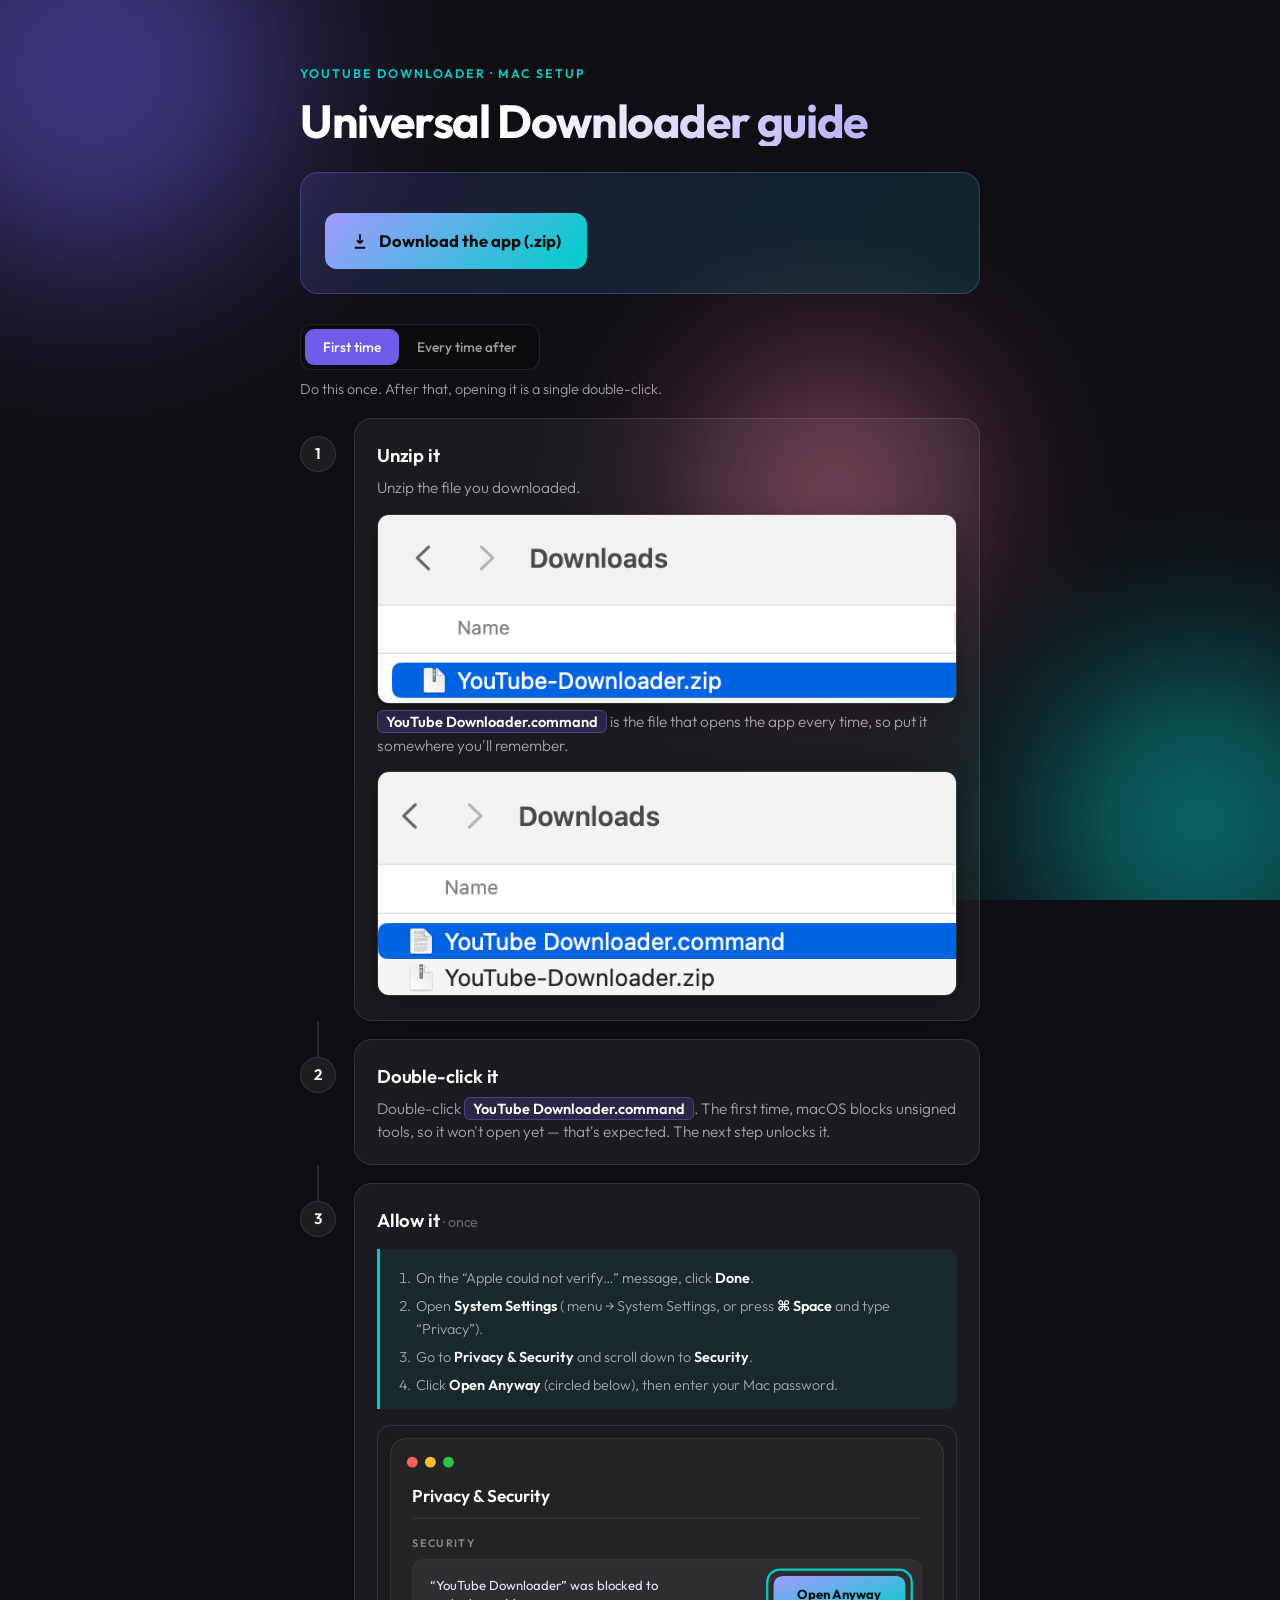
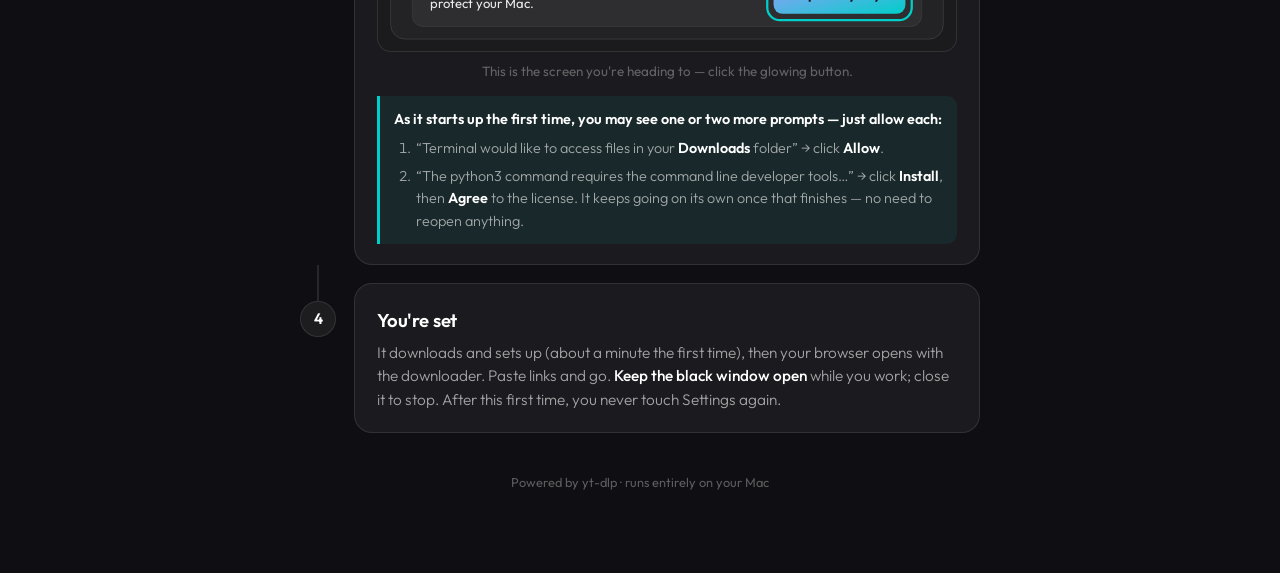
==== docs/index.html @ 4a2e378f "Step 1: add unzip + command-file screenshots" ====
<!DOCTYPE html>
<html lang="en">
<head>
<meta charset="UTF-8">
<meta name="viewport" content="width=device-width, initial-scale=1.0">
<title>Set up the Downloader · Mac</title>
<link rel="preconnect" href="https://fonts.googleapis.com">
<link rel="preconnect" href="https://fonts.gstatic.com" crossorigin>
<link href="https://fonts.googleapis.com/css2?family=Outfit:wght@300;400;500;600;700&family=JetBrains+Mono:wght@400;500&display=swap" rel="stylesheet">
<style>
  :root{
    --bg:#0f0f13; --text:#ffffff; --muted:rgba(255,255,255,.6); --faint:rgba(255,255,255,.32);
    --card:rgba(255,255,255,.05); --line:rgba(255,255,255,.1);
    --accent:#6c5ce7; --accent2:#00cec9; --pink:#fd79a8;
    --ok:#55efc4; --err:#ff7675;
    --mono:'JetBrains Mono',ui-monospace,SFMono-Regular,Menlo,monospace;
    --sans:'Outfit',system-ui,sans-serif;
  }
  *{margin:0;padding:0;box-sizing:border-box}
  html{scroll-behavior:smooth}
  body{
    font-family:var(--sans); background:var(--bg); color:var(--text);
    line-height:1.55; -webkit-font-smoothing:antialiased; position:relative; overflow-x:hidden;
    padding:clamp(24px,5vw,64px) 20px 80px;
  }
  .blobs{position:fixed;inset:0;z-index:-1;overflow:hidden}
  .blob{position:absolute;border-radius:50%;filter:blur(90px);opacity:.5;animation:float 12s infinite ease-in-out}
  .b1{width:420px;height:420px;background:#6c5ce7;top:-140px;left:-120px}
  .b2{width:320px;height:320px;background:#00cec9;bottom:-80px;right:-80px;animation-delay:2.5s}
  .b3{width:260px;height:260px;background:#fd79a8;top:40%;left:55%;animation-delay:5s}
  @keyframes float{0%,100%{transform:translate(0,0)}50%{transform:translate(28px,-28px)}}

  .wrap{max-width:680px;margin:0 auto;animation:rise .6s ease both}
  @keyframes rise{from{opacity:0;transform:translateY(12px)}to{opacity:1;transform:none}}

  .eyebrow{font-size:.78rem;letter-spacing:.16em;text-transform:uppercase;color:var(--accent2);font-weight:600;margin-bottom:14px}
  h1{font-size:clamp(2rem,6vw,2.9rem);font-weight:700;letter-spacing:-.03em;line-height:1.05;
     background:linear-gradient(105deg,#fff 30%,#a29bfe);-webkit-background-clip:text;background-clip:text;-webkit-text-fill-color:transparent}

  .fname{font-weight:600;color:#fff;background:rgba(108,92,231,.2);border:1px solid rgba(108,92,231,.45);
     border-radius:6px;padding:1px 8px;white-space:nowrap;font-size:.95em}

  .download{margin:26px 0 8px;background:linear-gradient(135deg,rgba(108,92,231,.18),rgba(0,206,201,.12));
     border:1px solid rgba(108,92,231,.38);border-radius:18px;padding:24px}
  .download h2{font-size:1.2rem;font-weight:600}
  .dlbtn{display:inline-flex;align-items:center;gap:10px;margin-top:16px;text-decoration:none;font-weight:700;
     font-size:1.04rem;color:#0f0f13;background:linear-gradient(135deg,#a29bfe,#00cec9);padding:15px 26px;border-radius:12px;transition:.2s}
  .dlbtn:hover{transform:translateY(-2px);filter:brightness(1.06)}
  .dlafter{margin-top:16px;font-size:.94rem;color:var(--muted);font-weight:300}
  .dlafter b{color:var(--text);font-weight:600}

  .modebar{display:flex;align-items:center;gap:16px;flex-wrap:wrap;margin:30px 0 6px}
  .seg{display:inline-flex;background:rgba(0,0,0,.25);border:1px solid var(--line);border-radius:12px;padding:4px}
  .seg button{font-family:inherit;font-size:.86rem;font-weight:500;color:var(--muted);background:transparent;border:0;
     padding:9px 18px;border-radius:9px;cursor:pointer;transition:.25s}
  .seg button[aria-pressed="true"]{background:var(--accent);color:#fff}
  .methodnote{font-size:.9rem;color:var(--muted);font-weight:300;margin:8px 0 4px;max-width:56ch}

  .steps{margin-top:18px}
  .group{display:none;flex-direction:column;gap:18px}
  body[data-phase="first"] .group[data-phase="first"]{display:flex}
  body[data-phase="daily"] .group[data-phase="daily"]{display:flex}

  .step{display:grid;grid-template-columns:36px 1fr;gap:18px;position:relative}
  .step__node{position:relative;display:flex;align-items:flex-start;justify-content:center;padding-top:18px}
  .dot{width:36px;height:36px;border-radius:50%;display:grid;place-items:center;font-weight:600;font-size:.95rem;
     background:rgba(255,255,255,.06);border:1px solid var(--line);color:var(--text);transition:.3s;z-index:1}
  .step:not(:first-child) .step__node::before{content:"";position:absolute;top:-18px;left:50%;transform:translateX(-50%);
     width:2px;height:36px;background:var(--line)}

  .card{background:var(--card);border:1px solid var(--line);border-radius:18px;padding:22px 22px 20px;
     backdrop-filter:blur(18px);-webkit-backdrop-filter:blur(18px)}
  .step h2{font-size:1.16rem;font-weight:600;letter-spacing:-.01em}
  .step h2 .tag{color:var(--faint);font-weight:400;font-size:.9rem}
  .step .why{color:var(--muted);font-weight:300;font-size:.96rem;margin-top:6px}
  .step .why b{color:var(--text);font-weight:500}

  .expect{display:flex;gap:9px;align-items:flex-start;margin-top:14px;font-size:.9rem;color:var(--muted)}
  .expect svg{flex-shrink:0;margin-top:2px}
  .expect b{color:var(--text);font-weight:500}

  .note{margin-top:14px;border-left:3px solid var(--accent2);background:rgba(0,206,201,.07);
     border-radius:0 10px 10px 0;padding:12px 14px;font-size:.9rem;color:var(--muted);font-weight:300}
  .note b{color:var(--text);font-weight:600}
  .note ol{margin:6px 0 0 20px;display:flex;flex-direction:column;gap:6px}
  .note ol li{padding-left:2px}

  .tip{margin-top:14px;border-left:3px solid var(--pink);background:rgba(253,121,168,.08);
     border-radius:0 10px 10px 0;padding:12px 14px;font-size:.92rem;color:var(--muted);font-weight:300}
  .tip b{color:#fff;font-weight:600}

  .shot{margin:14px 0 4px}
  .shot img{display:block;width:100%;height:auto;border-radius:12px;border:1px solid var(--line);box-shadow:0 8px 24px rgba(0,0,0,.28)}
  .shotcap{margin-top:7px;font-size:.82rem;color:var(--faint)}

  /* macOS settings mockup */
  .macshot{margin-top:16px;border-radius:14px;overflow:hidden;border:1px solid rgba(255,255,255,.1);background:#1b1b1d}
  .macshot svg{display:block;width:100%;height:auto}
  .maccap{margin-top:9px;font-size:.84rem;color:var(--faint);text-align:center}
  .pulsering{animation:ringpulse 2.2s ease-in-out infinite}
  @keyframes ringpulse{0%,100%{opacity:.12}50%{opacity:.9}}

  code.inline{font-family:var(--mono);font-size:.85em;background:rgba(255,255,255,.08);padding:2px 6px;border-radius:5px;color:#fff}

  .trouble{margin-top:34px}
  .trouble h3{font-size:.8rem;letter-spacing:.14em;text-transform:uppercase;color:var(--faint);margin-bottom:12px}
  .acc{border:1px solid var(--line);border-radius:12px;background:var(--card);margin-bottom:10px;overflow:hidden}
  .acc summary{list-style:none;cursor:pointer;padding:15px 18px;font-weight:500;font-size:.95rem;display:flex;justify-content:space-between;align-items:center;gap:12px}
  .acc summary::-webkit-details-marker{display:none}
  .acc summary .plus{color:var(--accent2);font-size:1.2rem;transition:.2s;flex-shrink:0}
  .acc[open] summary .plus{transform:rotate(45deg)}
  .acc .ans{padding:0 18px 16px;color:var(--muted);font-weight:300;font-size:.93rem}
  .acc .ans code{font-family:var(--mono);font-size:.85em;background:rgba(255,255,255,.08);padding:2px 6px;border-radius:5px;color:#fff}
  .acc .ans ol{margin:8px 0 0 18px;display:flex;flex-direction:column;gap:5px}

  footer{margin-top:40px;text-align:center;color:var(--faint);font-size:.8rem}

  @media (prefers-reduced-motion:reduce){*{animation:none!important;transition:none!important;scroll-behavior:auto!important}}
  @media (max-width:520px){
    .step{grid-template-columns:30px 1fr;gap:12px}
    .dot{width:30px;height:30px;font-size:.85rem}
    .card,.download{padding:18px}
  }
  :focus-visible{outline:2px solid var(--accent2);outline-offset:3px;border-radius:6px}
</style>
</head>
<body data-phase="first">
<div class="blobs"><div class="blob b1"></div><div class="blob b2"></div><div class="blob b3"></div></div>

<div class="wrap">
  <div class="eyebrow">YouTube Downloader · Mac setup</div>
  <h1>Universal Downloader guide</h1>

  <!-- DOWNLOAD -->
  <div class="download">
    <a class="dlbtn" id="dlbtn" href="YouTube-Downloader.zip" download>
      <svg width="18" height="18" viewBox="0 0 24 24" fill="none" stroke="currentColor" stroke-width="2.4"><path d="M12 3v12m0 0l4-4m-4 4l-4-4M5 21h14"/></svg>
      Download the app (.zip)
    </a>
  </div>

  <div class="modebar">
    <div class="seg" role="group" aria-label="First time or every time">
      <button id="t-first" aria-pressed="true" onclick="setPhase('first')">First time</button>
      <button id="t-daily" aria-pressed="false" onclick="setPhase('daily')">Every time after</button>
    </div>
  </div>
  <p class="methodnote" id="methodnote">Do this once. After that, opening it is a single double-click.</p>

  <div class="steps">

    <!-- ============ FIRST TIME ============ -->
    <div class="group" data-phase="first">

      <section class="step">
        <div class="step__node"><div class="dot">1</div></div>
        <div class="card">
          <h2>Unzip it</h2>
          <p class="why">Unzip the file you downloaded.</p>
          <figure class="shot">
            <img src="instructions/1A.png" alt="Unzipping the downloaded file" width="658" height="214" loading="lazy">
          </figure>
          <p class="why"><span class="fname">YouTube Downloader.command</span> is the file that opens the app every time, so put it somewhere you'll remember.</p>
          <figure class="shot">
            <img src="instructions/1B.png" alt="The YouTube Downloader.command file" width="644" height="248" loading="lazy">
          </figure>
        </div>
      </section>

      <section class="step">
        <div class="step__node"><div class="dot">2</div></div>
        <div class="card">
          <h2>Double-click it</h2>
          <p class="why">Double-click <span class="fname">YouTube Downloader.command</span>. The first time, macOS blocks unsigned tools, so it won't open yet — that's expected. The next step unlocks it.</p>
        </div>
      </section>

      <section class="step">
        <div class="step__node"><div class="dot">3</div></div>
        <div class="card">
          <h2>Allow it <span class="tag">· once</span></h2>
          <div class="note">
            <ol>
              <li>On the “Apple could not verify…” message, click <b>Done</b>.</li>
              <li>Open <b>System Settings</b> ( menu → System Settings, or press <b>⌘ Space</b> and type “Privacy”).</li>
              <li>Go to <b>Privacy &amp; Security</b> and scroll down to <b>Security</b>.</li>
              <li>Click <b>Open Anyway</b> (circled below), then enter your Mac password.</li>
            </ol>
          </div>

          <div class="macshot" role="img" aria-label="The Privacy and Security settings pane, Security section, with an Open Anyway button next to a message that YouTube Downloader was blocked.">
            <svg viewBox="0 0 640 250" xmlns="http://www.w3.org/2000/svg">
              <defs><linearGradient id="ob" x1="0" y1="0" x2="1" y2="1"><stop offset="0" stop-color="#a29bfe"/><stop offset="1" stop-color="#00cec9"/></linearGradient></defs>
              <rect x="14" y="14" width="612" height="222" rx="16" fill="#232326" stroke="rgba(255,255,255,.12)"/>
              <circle cx="38" cy="40" r="6" fill="#ff5f57"/><circle cx="58" cy="40" r="6" fill="#febc2e"/><circle cx="78" cy="40" r="6" fill="#28c840"/>
              <text x="38" y="84" font-family="Outfit,sans-serif" font-size="19" font-weight="600" fill="#fff">Privacy &amp; Security</text>
              <line x1="38" y1="102" x2="602" y2="102" stroke="rgba(255,255,255,.1)"/>
              <text x="38" y="134" font-family="Outfit,sans-serif" font-size="12" font-weight="600" letter-spacing="1.5" fill="rgba(255,255,255,.45)">SECURITY</text>
              <rect x="38" y="148" width="564" height="74" rx="12" fill="rgba(255,255,255,.05)" stroke="rgba(255,255,255,.08)"/>
              <text x="58" y="182" font-family="Outfit,sans-serif" font-size="14.5" fill="#e9e9ee">“YouTube Downloader” was blocked to</text>
              <text x="58" y="202" font-family="Outfit,sans-serif" font-size="14.5" fill="#e9e9ee">protect your Mac.</text>
              <rect x="438" y="166" width="146" height="42" rx="10" fill="url(#ob)"/>
              <text x="511" y="192" text-anchor="middle" font-family="Outfit,sans-serif" font-size="14.5" font-weight="700" fill="#0f0f13">Open Anyway</text>
              <rect class="pulsering" x="431" y="159" width="160" height="56" rx="14" fill="none" stroke="#00cec9" stroke-width="2.5"/>
            </svg>
          </div>
          <p class="maccap">This is the screen you're heading to — click the glowing button.</p>

          <div class="note">
            <b>As it starts up the first time, you may see one or two more prompts — just allow each:</b>
            <ol>
              <li>“Terminal would like to access files in your <b>Downloads</b> folder” → click <b>Allow</b>.</li>
              <li>“The python3 command requires the command line developer tools…” → click <b>Install</b>, then <b>Agree</b> to the license. It keeps going on its own once that finishes — no need to reopen anything.</li>
            </ol>
          </div>
        </div>
      </section>

      <section class="step">
        <div class="step__node"><div class="dot">4</div></div>
        <div class="card">
          <h2>You're set</h2>
          <p class="why">It downloads and sets up (about a minute the first time), then your browser opens with the downloader. Paste links and go. <b>Keep the black window open</b> while you work; close it to stop. After this first time, you never touch Settings again.</p>
        </div>
      </section>

    </div>

    <!-- ============ EVERY TIME ============ -->
    <div class="group" data-phase="daily">

      <section class="step">
        <div class="step__node"><div class="dot">✓</div></div>
        <div class="card">
          <h2>Double-click <span class="fname">YouTube Downloader.command</span></h2>
          <p class="why">It opens in your browser, ready to use.</p>
          <div class="expect">
            <svg width="18" height="18" viewBox="0 0 24 24" fill="none" stroke="#55efc4" stroke-width="2.4"><path d="M20 6L9 17l-5-5"/></svg>
            <span><b>Keep the black window open</b> while you work; close it to stop.</span>
          </div>
        </div>
      </section>

    </div>
  </div>

  <footer>Powered by yt-dlp · runs entirely on your Mac</footer>
</div>

<script>
  function setPhase(phase){
    document.body.dataset.phase = phase;
    document.getElementById('t-first').setAttribute('aria-pressed', phase==='first');
    document.getElementById('t-daily').setAttribute('aria-pressed', phase==='daily');
    document.getElementById('methodnote').textContent = phase==='first'
      ? 'Do this once. After that, opening it is a single double-click.'
      : 'Every day from now on — nothing else to set up.';
  }
</script>
</body>
</html>
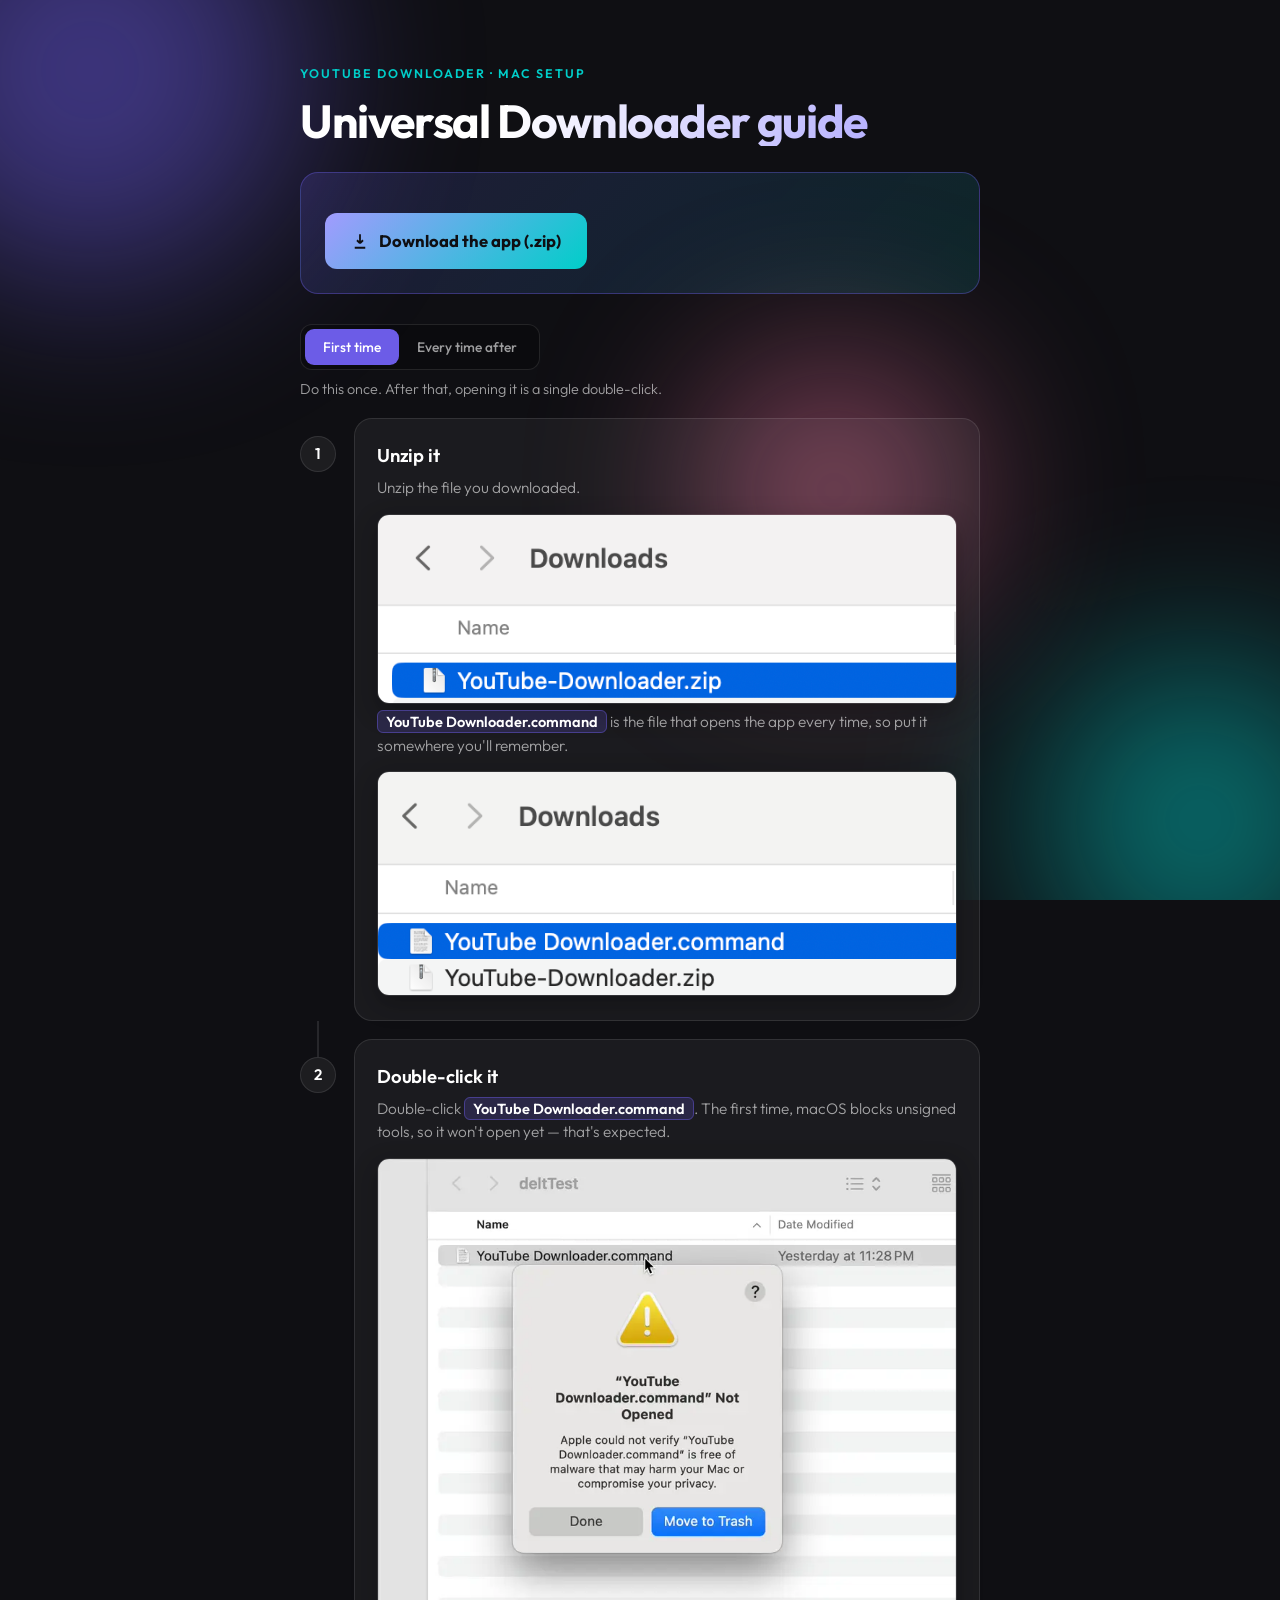
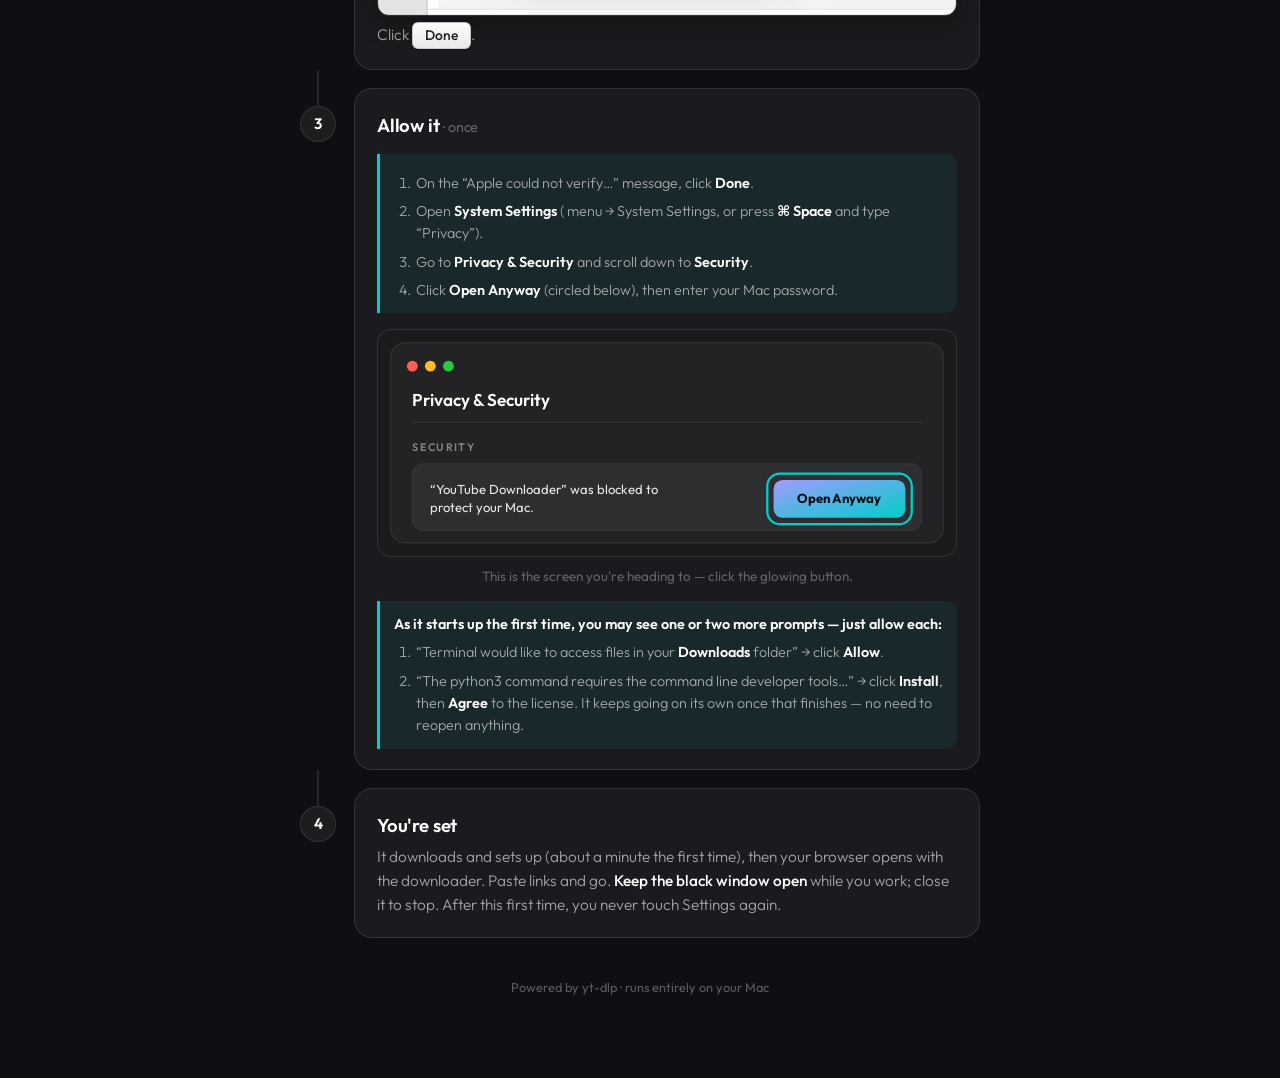
==== commit 3e7e7ed3: "Step 2: add blocked-dialog screenshot and Done button" ====
--- a/docs/index.html
+++ b/docs/index.html
@@ -92,6 +92,7 @@
   .shot{margin:14px 0 4px}
   .shot img{display:block;width:100%;height:auto;border-radius:12px;border:1px solid var(--line);box-shadow:0 8px 24px rgba(0,0,0,.28)}
   .shotcap{margin-top:7px;font-size:.82rem;color:var(--faint)}
+  .macbtn{display:inline-block;padding:2px 12px;border-radius:6px;background:linear-gradient(180deg,#fdfdfd,#e9e9eb);color:#1d1d1f;font-size:.9em;font-weight:500;border:1px solid rgba(0,0,0,.2);box-shadow:0 1px 1.5px rgba(0,0,0,.22);line-height:1.5}
 
   /* macOS settings mockup */
   .macshot{margin-top:16px;border-radius:14px;overflow:hidden;border:1px solid rgba(255,255,255,.1);background:#1b1b1d}
@@ -171,7 +172,11 @@
         <div class="step__node"><div class="dot">2</div></div>
         <div class="card">
           <h2>Double-click it</h2>
-          <p class="why">Double-click <span class="fname">YouTube Downloader.command</span>. The first time, macOS blocks unsigned tools, so it won't open yet — that's expected. The next step unlocks it.</p>
+          <p class="why">Double-click <span class="fname">YouTube Downloader.command</span>. The first time, macOS blocks unsigned tools, so it won't open yet — that's expected.</p>
+          <figure class="shot">
+            <img src="instructions/2A.webp" alt="macOS message that the app could not be verified" width="1116" height="880" loading="lazy">
+          </figure>
+          <p class="why">Click <span class="macbtn">Done</span>.</p>
         </div>
       </section>
 
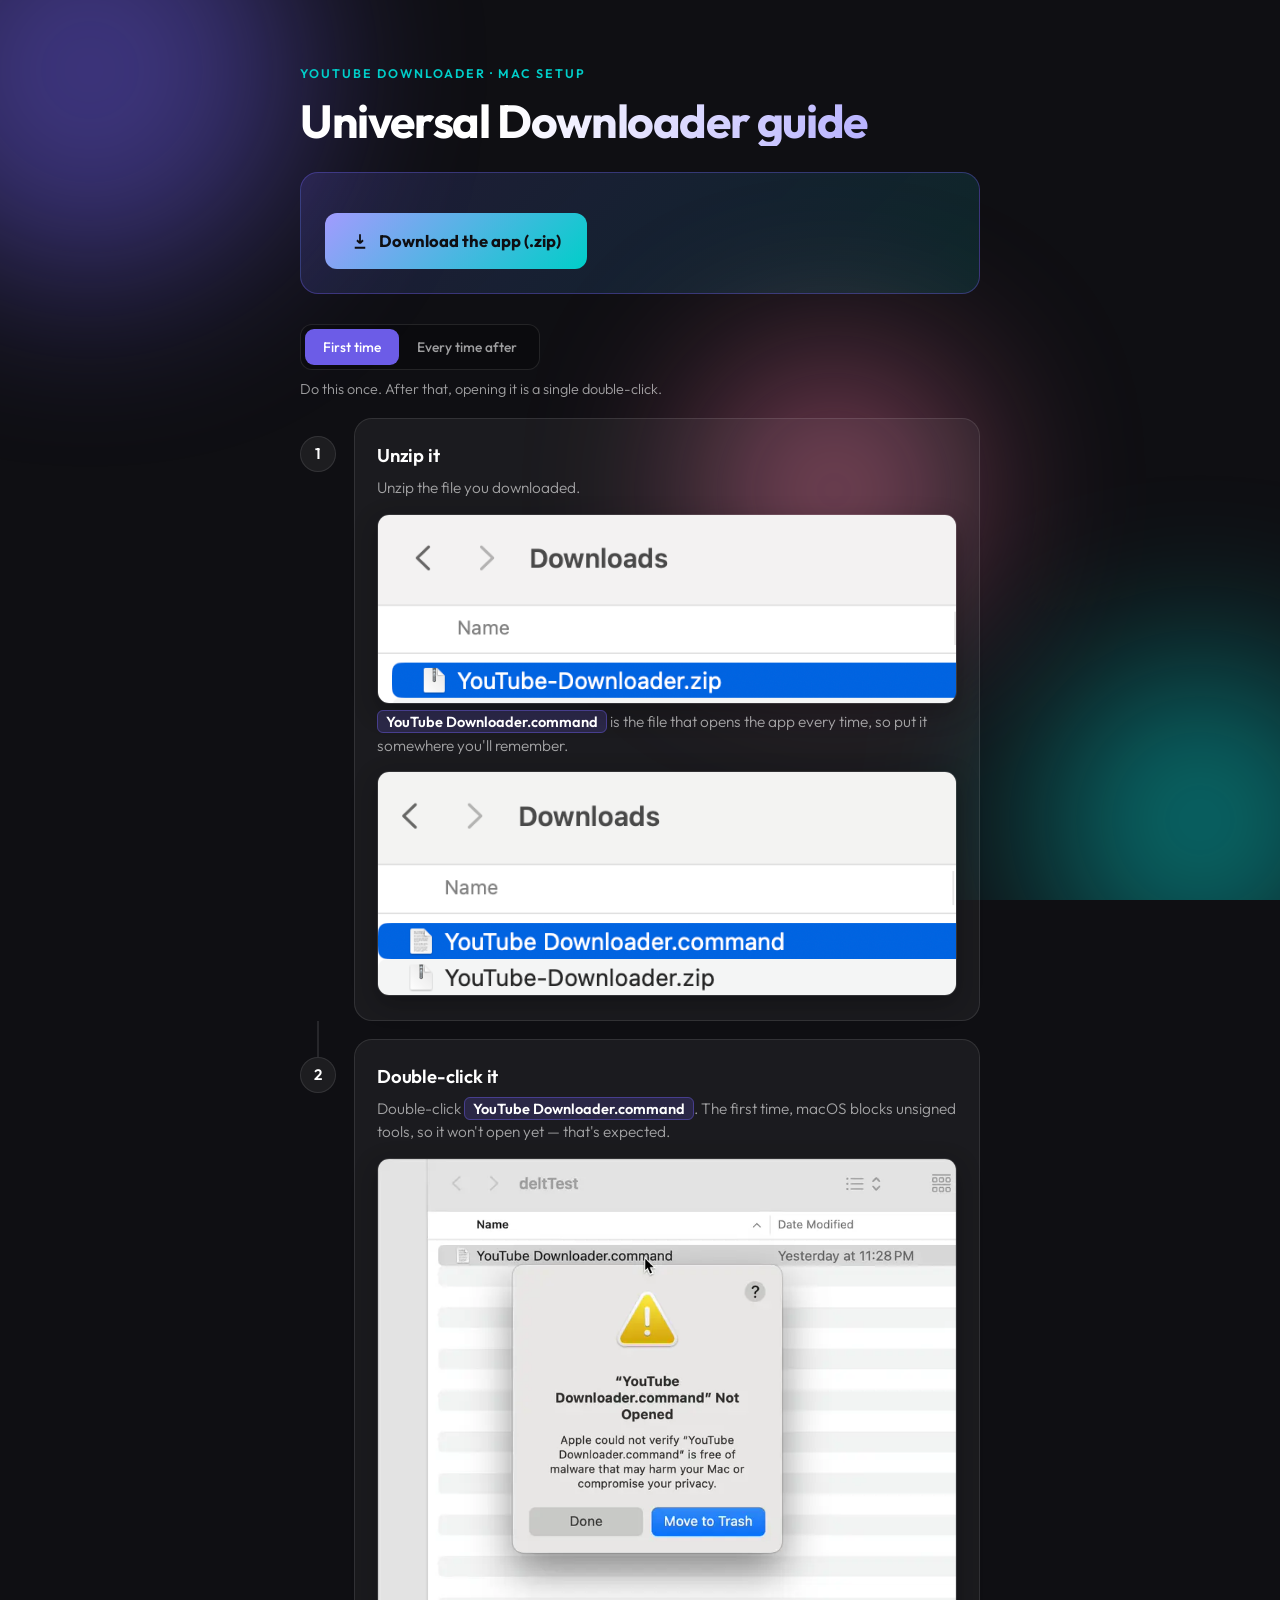
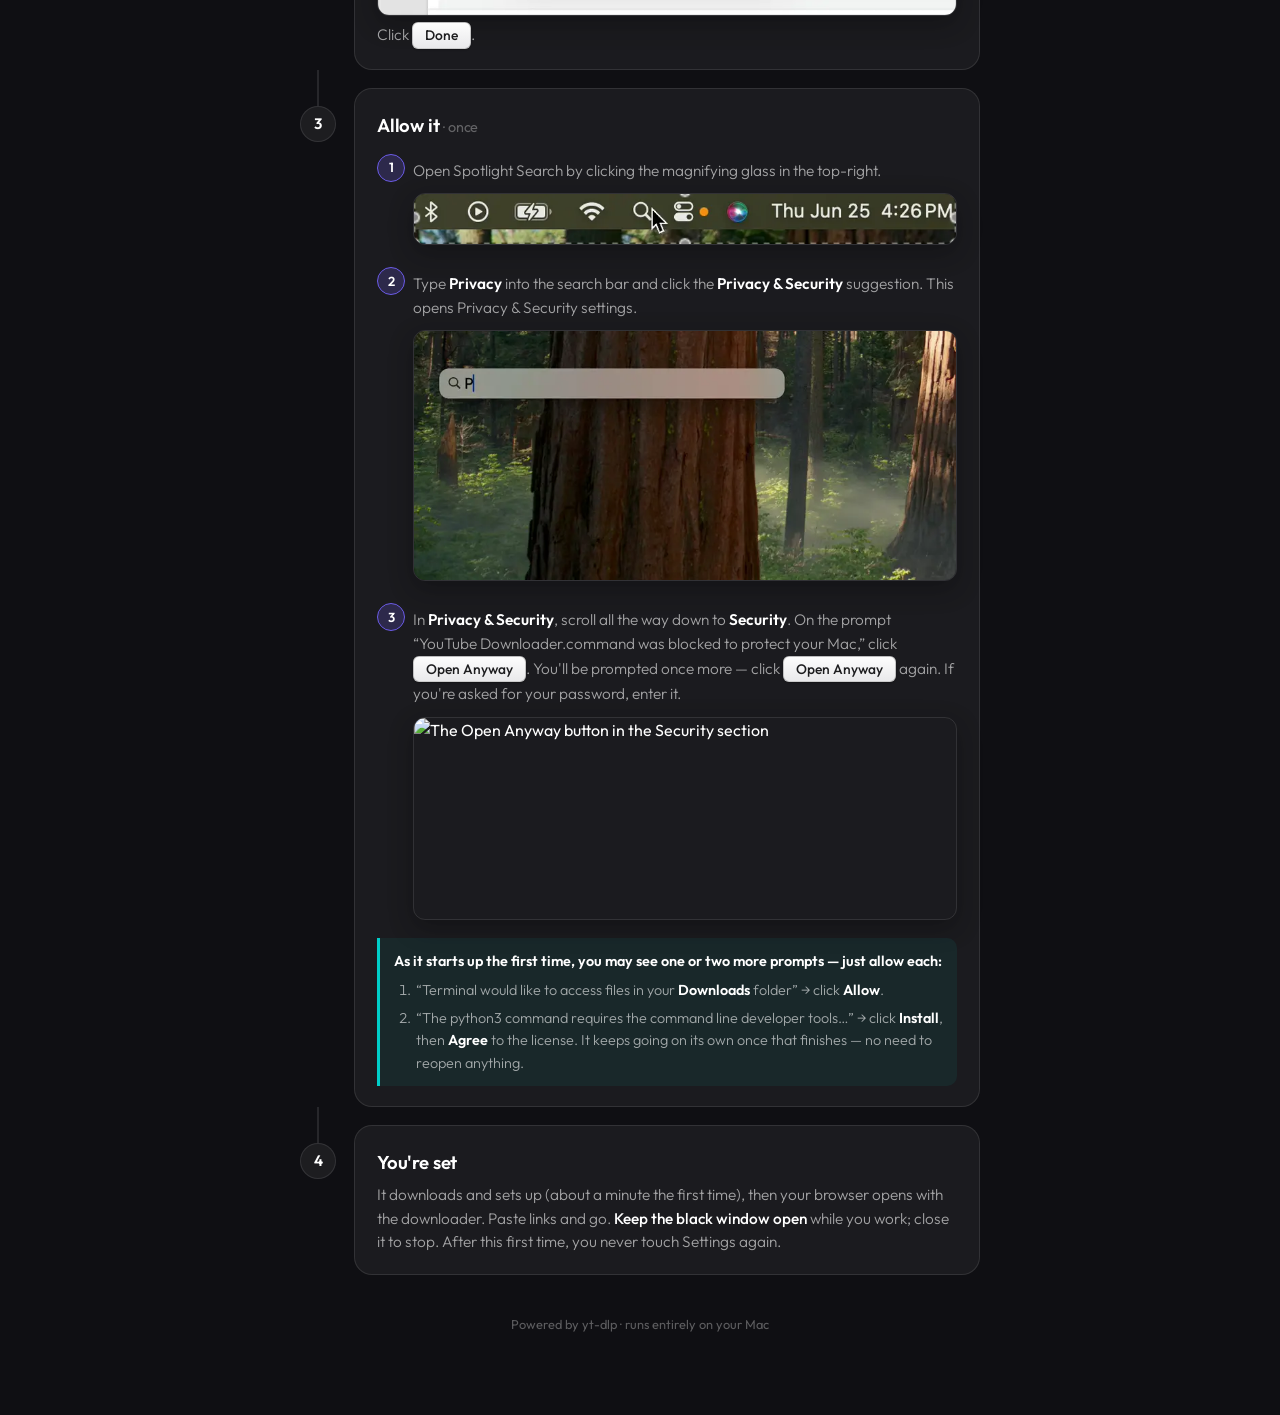
==== commit 997530ef: "Step 3: Spotlight to Open Anyway with screenshots" ====
--- a/docs/index.html
+++ b/docs/index.html
@@ -93,6 +93,12 @@
   .shot img{display:block;width:100%;height:auto;border-radius:12px;border:1px solid var(--line);box-shadow:0 8px 24px rgba(0,0,0,.28)}
   .shotcap{margin-top:7px;font-size:.82rem;color:var(--faint)}
   .macbtn{display:inline-block;padding:2px 12px;border-radius:6px;background:linear-gradient(180deg,#fdfdfd,#e9e9eb);color:#1d1d1f;font-size:.9em;font-weight:500;border:1px solid rgba(0,0,0,.2);box-shadow:0 1px 1.5px rgba(0,0,0,.22);line-height:1.5}
+  .substeps{margin:16px 0 0;padding:0;list-style:none;counter-reset:s;display:flex;flex-direction:column;gap:20px}
+  .substeps>li{counter-increment:s;position:relative;padding-left:36px}
+  .substeps>li::before{content:counter(s);position:absolute;left:0;top:-2px;width:26px;height:26px;border-radius:50%;background:rgba(108,92,231,.22);border:1px solid var(--accent);color:#fff;font-size:.82rem;font-weight:600;display:grid;place-items:center}
+  .substeps>li p{margin:3px 0 0;color:var(--muted);font-weight:300;font-size:.96rem}
+  .substeps>li p b{color:var(--text);font-weight:600}
+  .substeps .shot{margin-top:11px}
 
   /* macOS settings mockup */
   .macshot{margin-top:16px;border-radius:14px;overflow:hidden;border:1px solid rgba(255,255,255,.1);background:#1b1b1d}
@@ -184,32 +190,26 @@
         <div class="step__node"><div class="dot">3</div></div>
         <div class="card">
           <h2>Allow it <span class="tag">· once</span></h2>
-          <div class="note">
-            <ol>
-              <li>On the “Apple could not verify…” message, click <b>Done</b>.</li>
-              <li>Open <b>System Settings</b> ( menu → System Settings, or press <b>⌘ Space</b> and type “Privacy”).</li>
-              <li>Go to <b>Privacy &amp; Security</b> and scroll down to <b>Security</b>.</li>
-              <li>Click <b>Open Anyway</b> (circled below), then enter your Mac password.</li>
-            </ol>
-          </div>
-
-          <div class="macshot" role="img" aria-label="The Privacy and Security settings pane, Security section, with an Open Anyway button next to a message that YouTube Downloader was blocked.">
-            <svg viewBox="0 0 640 250" xmlns="http://www.w3.org/2000/svg">
-              <defs><linearGradient id="ob" x1="0" y1="0" x2="1" y2="1"><stop offset="0" stop-color="#a29bfe"/><stop offset="1" stop-color="#00cec9"/></linearGradient></defs>
-              <rect x="14" y="14" width="612" height="222" rx="16" fill="#232326" stroke="rgba(255,255,255,.12)"/>
-              <circle cx="38" cy="40" r="6" fill="#ff5f57"/><circle cx="58" cy="40" r="6" fill="#febc2e"/><circle cx="78" cy="40" r="6" fill="#28c840"/>
-              <text x="38" y="84" font-family="Outfit,sans-serif" font-size="19" font-weight="600" fill="#fff">Privacy &amp; Security</text>
-              <line x1="38" y1="102" x2="602" y2="102" stroke="rgba(255,255,255,.1)"/>
-              <text x="38" y="134" font-family="Outfit,sans-serif" font-size="12" font-weight="600" letter-spacing="1.5" fill="rgba(255,255,255,.45)">SECURITY</text>
-              <rect x="38" y="148" width="564" height="74" rx="12" fill="rgba(255,255,255,.05)" stroke="rgba(255,255,255,.08)"/>
-              <text x="58" y="182" font-family="Outfit,sans-serif" font-size="14.5" fill="#e9e9ee">“YouTube Downloader” was blocked to</text>
-              <text x="58" y="202" font-family="Outfit,sans-serif" font-size="14.5" fill="#e9e9ee">protect your Mac.</text>
-              <rect x="438" y="166" width="146" height="42" rx="10" fill="url(#ob)"/>
-              <text x="511" y="192" text-anchor="middle" font-family="Outfit,sans-serif" font-size="14.5" font-weight="700" fill="#0f0f13">Open Anyway</text>
-              <rect class="pulsering" x="431" y="159" width="160" height="56" rx="14" fill="none" stroke="#00cec9" stroke-width="2.5"/>
-            </svg>
-          </div>
-          <p class="maccap">This is the screen you're heading to — click the glowing button.</p>
+          <ol class="substeps">
+            <li>
+              <p>Open Spotlight Search by clicking the magnifying glass in the top-right.</p>
+              <figure class="shot">
+                <img src="instructions/3A.webp" alt="The Spotlight magnifying glass in the menu bar" width="800" height="73" loading="lazy">
+              </figure>
+            </li>
+            <li>
+              <p>Type <b>Privacy</b> into the search bar and click the <b>Privacy &amp; Security</b> suggestion. This opens Privacy &amp; Security settings.</p>
+              <figure class="shot">
+                <img src="instructions/3B.webp" alt="Searching Privacy in Spotlight and choosing Privacy & Security" width="800" height="367" loading="lazy">
+              </figure>
+            </li>
+            <li>
+              <p>In <b>Privacy &amp; Security</b>, scroll all the way down to <b>Security</b>. On the prompt “YouTube Downloader.command was blocked to protect your Mac,” click <span class="macbtn">Open Anyway</span>. You'll be prompted once more — click <span class="macbtn">Open Anyway</span> again. If you're asked for your password, enter it.</p>
+              <figure class="shot">
+                <img src="instructions/3C.webp" alt="The Open Anyway button in the Security section" width="800" height="297" loading="lazy">
+              </figure>
+            </li>
+          </ol>
 
           <div class="note">
             <b>As it starts up the first time, you may see one or two more prompts — just allow each:</b>
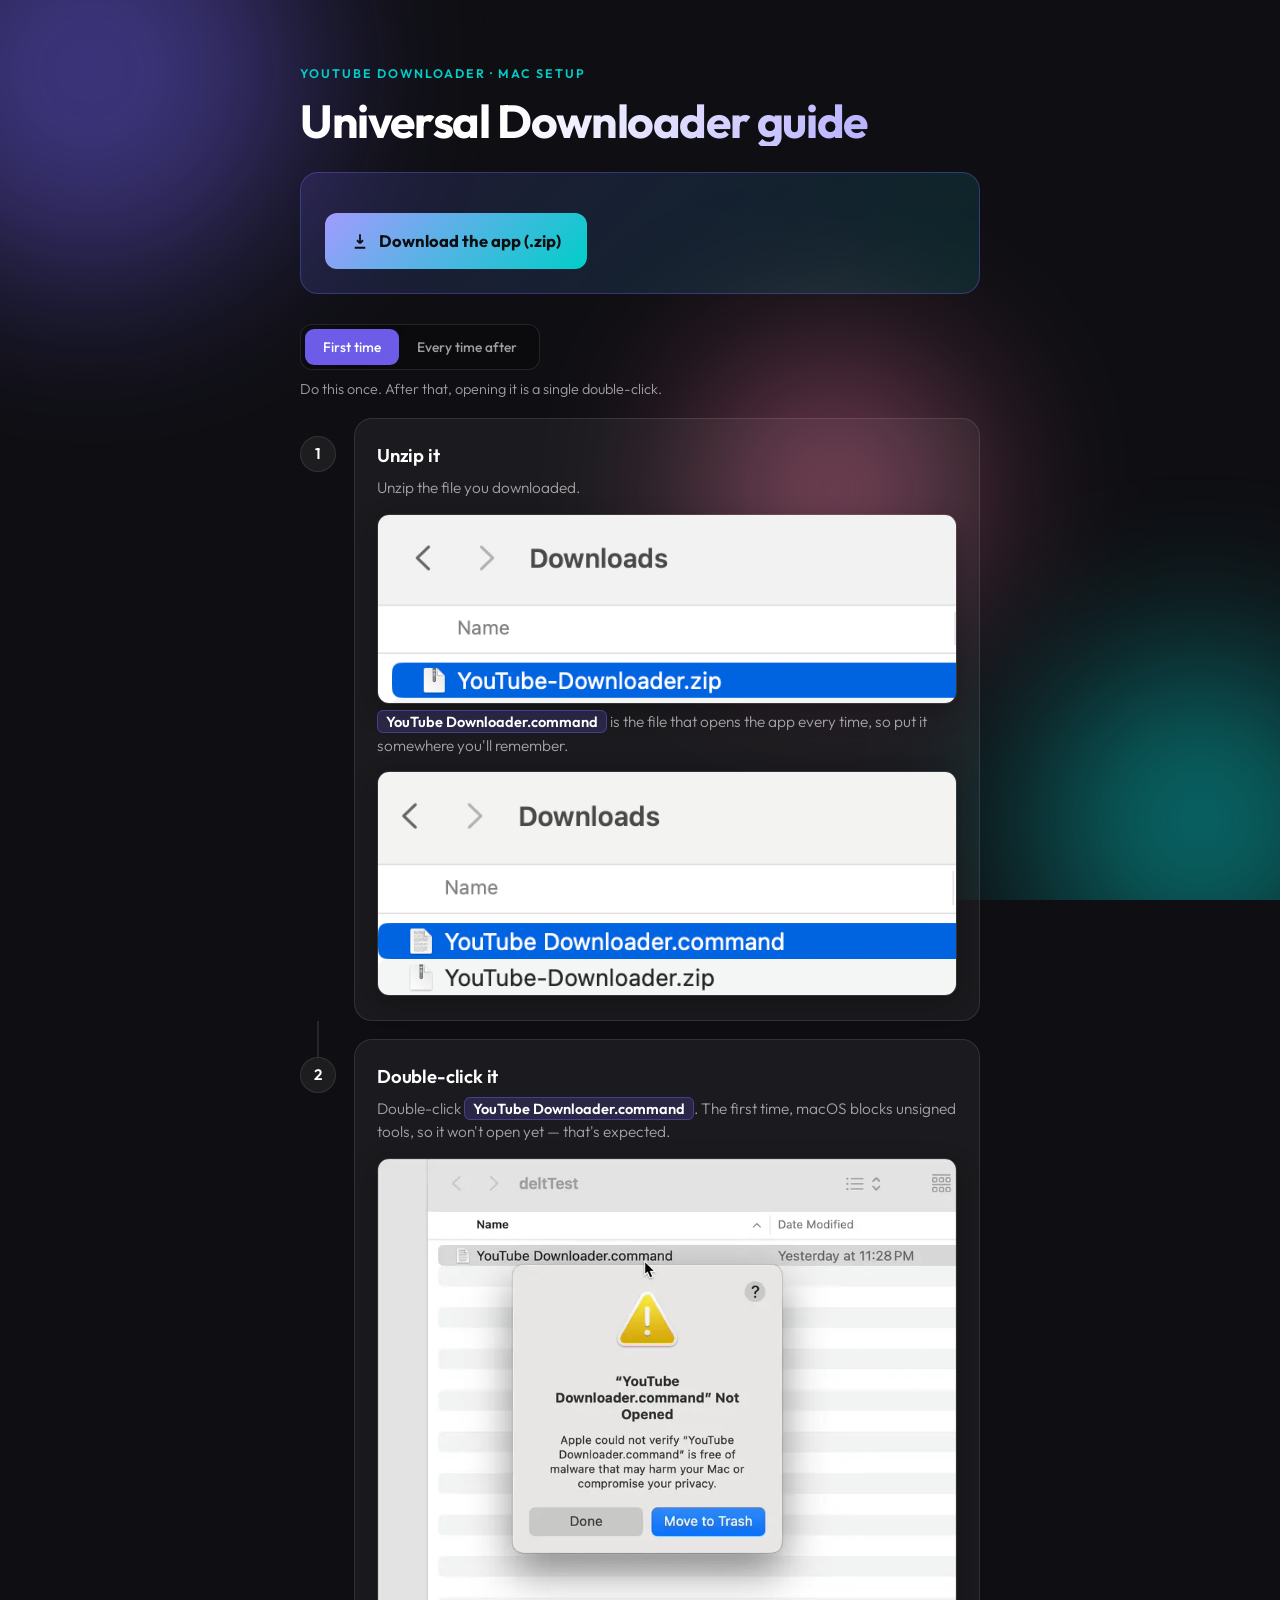
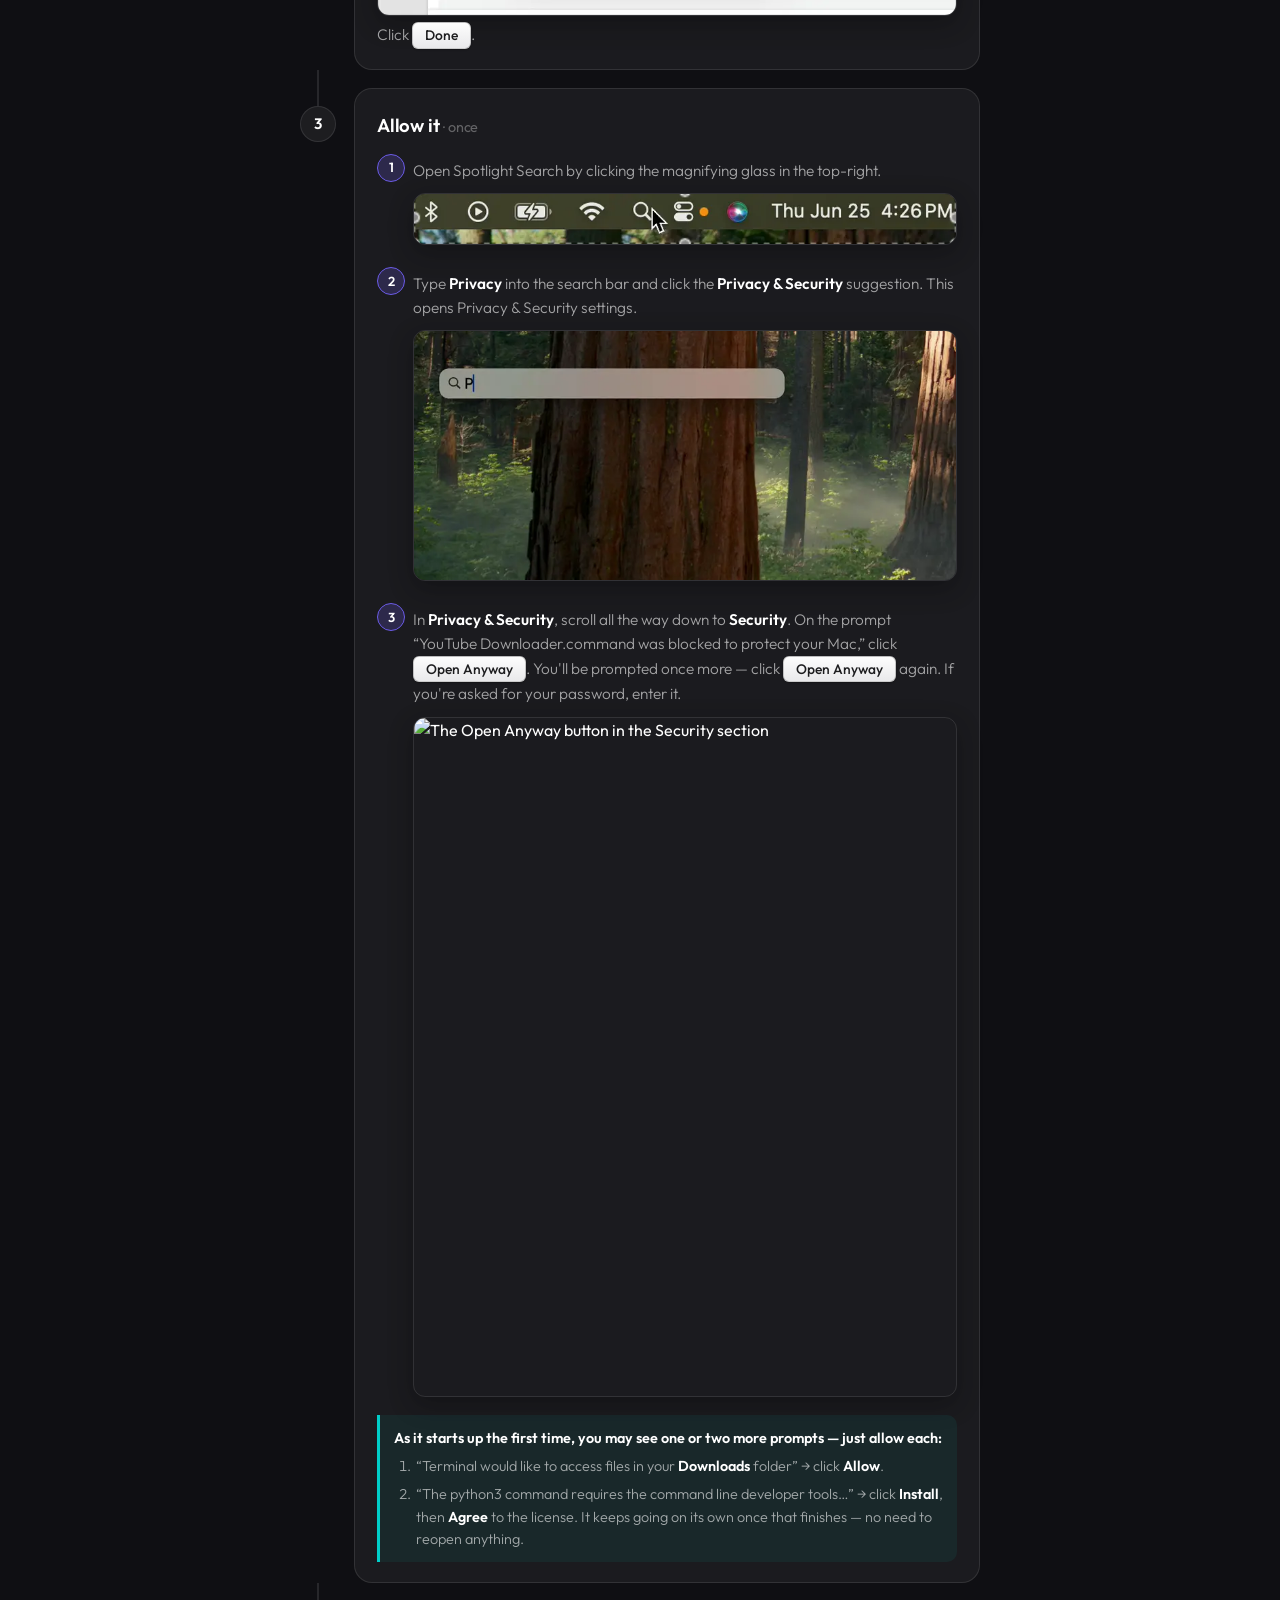
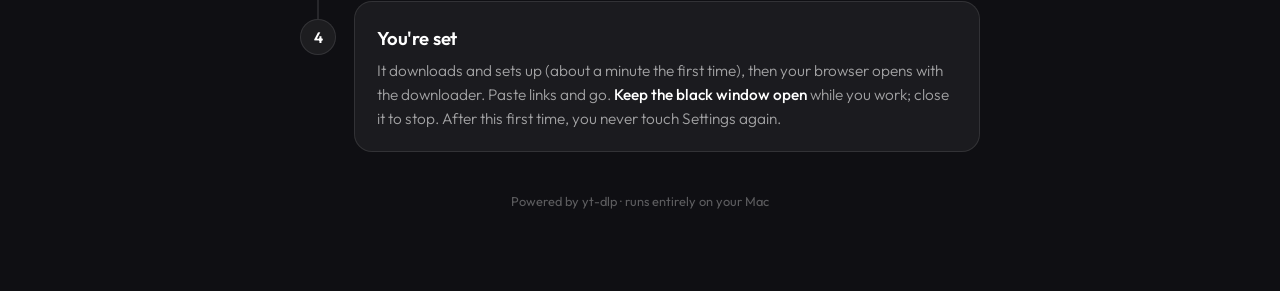
==== commit f786a563: "Step 3: 3C screenshot at full 800x1000" ====
--- a/docs/index.html
+++ b/docs/index.html
@@ -206,7 +206,7 @@
             <li>
               <p>In <b>Privacy &amp; Security</b>, scroll all the way down to <b>Security</b>. On the prompt “YouTube Downloader.command was blocked to protect your Mac,” click <span class="macbtn">Open Anyway</span>. You'll be prompted once more — click <span class="macbtn">Open Anyway</span> again. If you're asked for your password, enter it.</p>
               <figure class="shot">
-                <img src="instructions/3C.webp" alt="The Open Anyway button in the Security section" width="800" height="297" loading="lazy">
+                <img src="instructions/3C.webp" alt="The Open Anyway button in the Security section" width="800" height="1000" loading="lazy">
               </figure>
             </li>
           </ol>
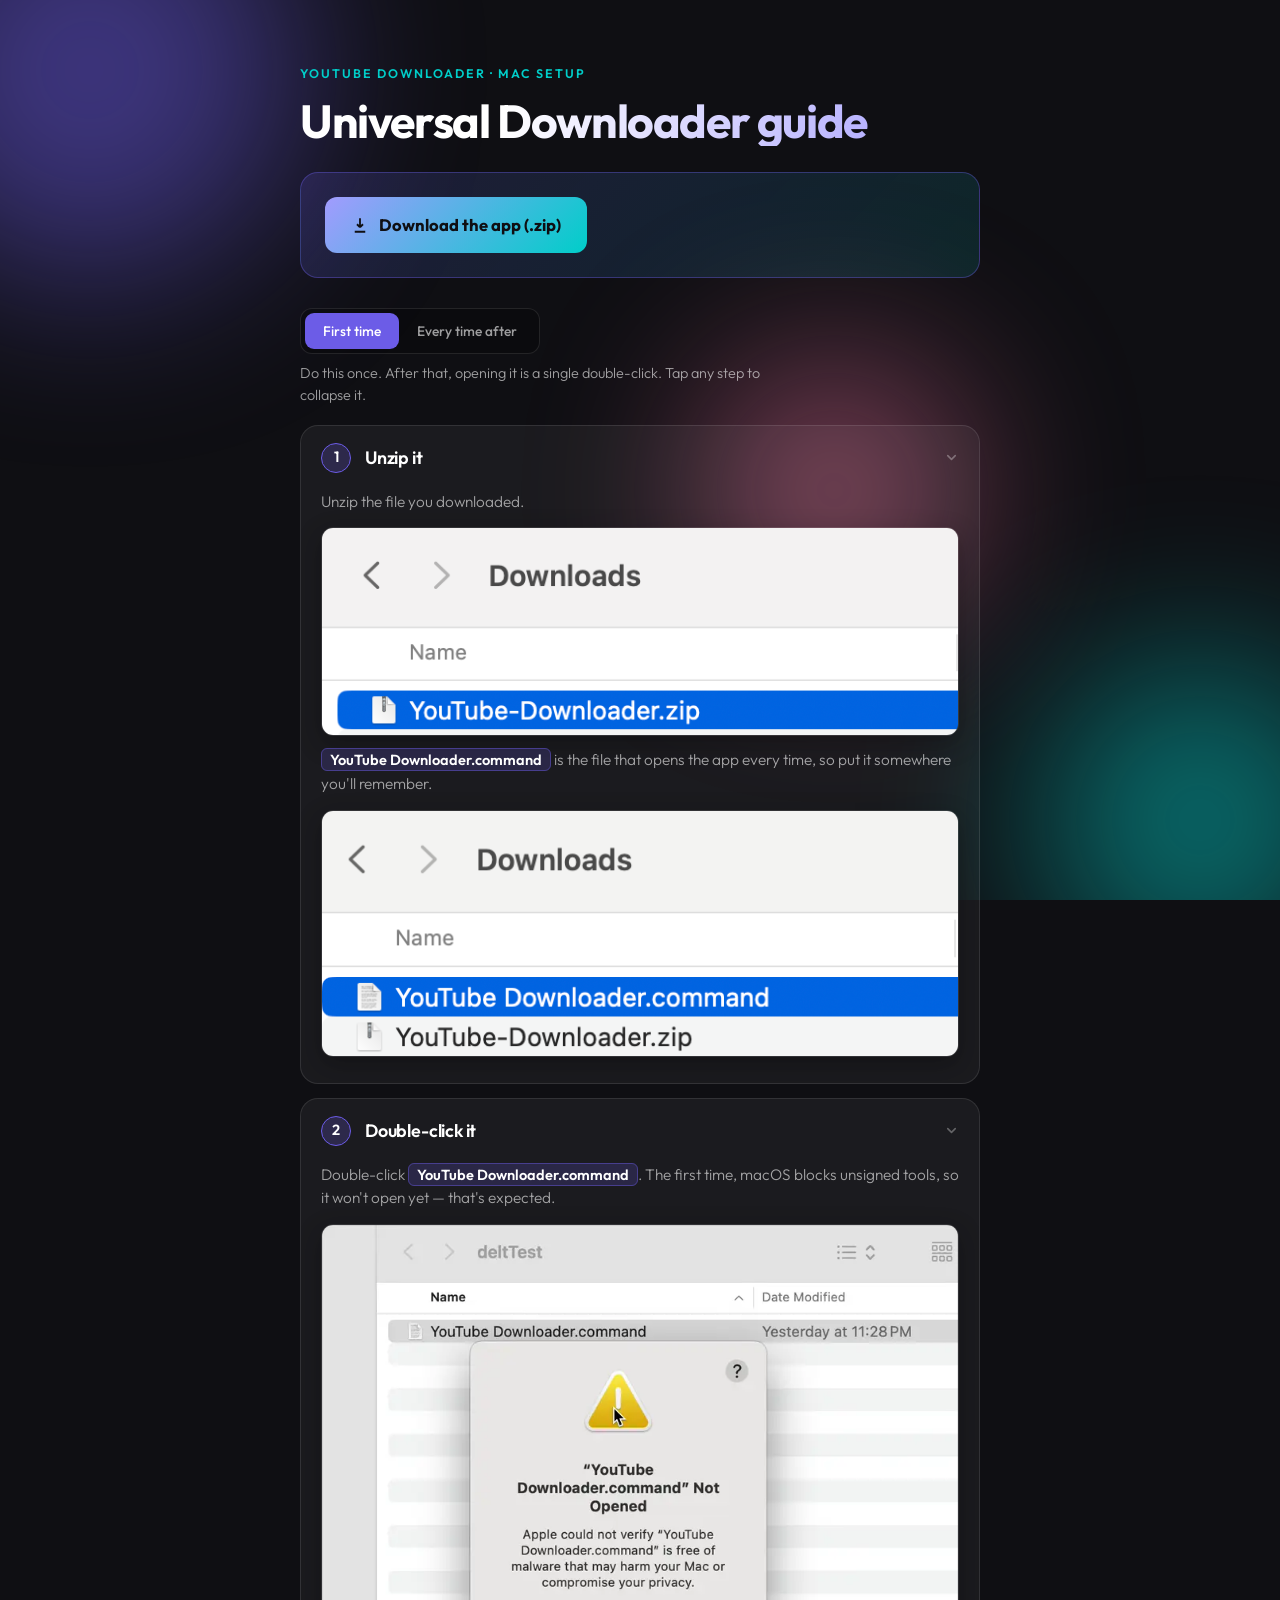
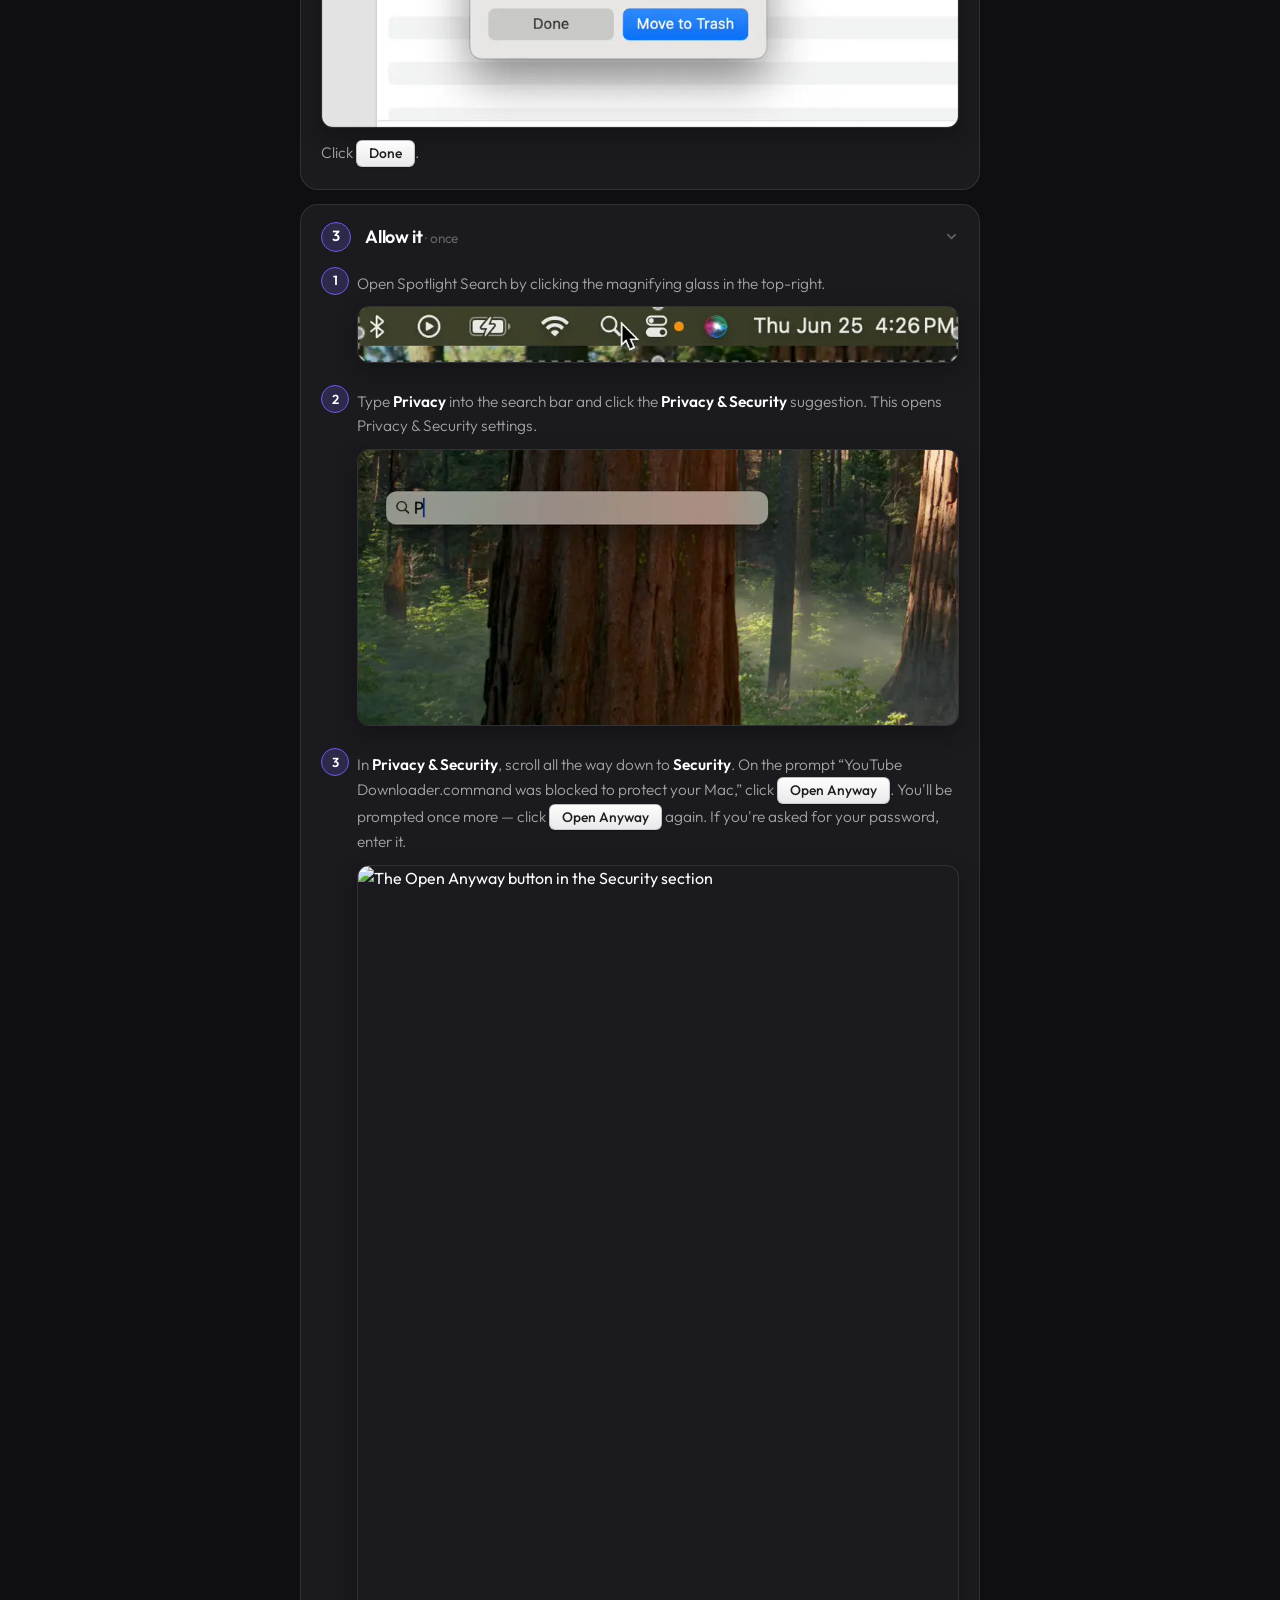
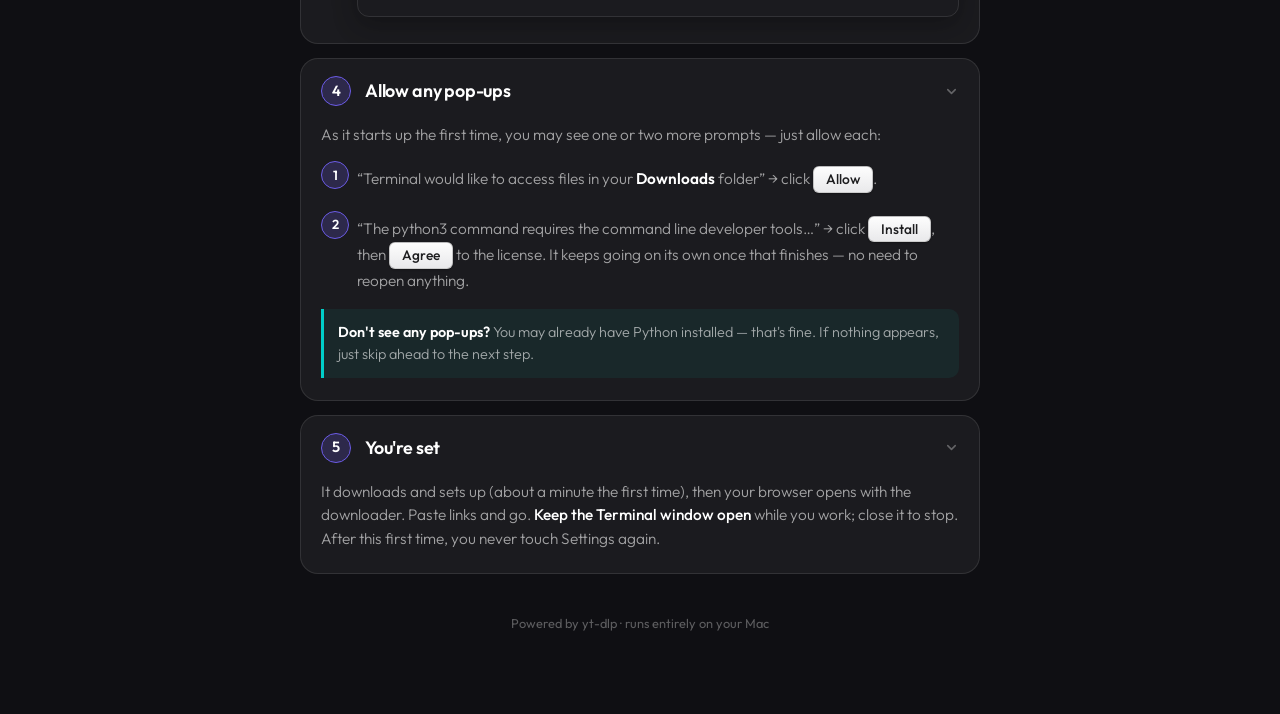
==== commit 23573bdd: "Collapsible steps; new Step 4 (pop-ups); Terminal-window wording" ====
--- a/docs/index.html
+++ b/docs/index.html
@@ -3,7 +3,7 @@
 <head>
 <meta charset="UTF-8">
 <meta name="viewport" content="width=device-width, initial-scale=1.0">
-<title>Set up the Downloader · Mac</title>
+<title>Universal Downloader guide · Mac</title>
 <link rel="preconnect" href="https://fonts.googleapis.com">
 <link rel="preconnect" href="https://fonts.gstatic.com" crossorigin>
 <link href="https://fonts.googleapis.com/css2?family=Outfit:wght@300;400;500;600;700&family=JetBrains+Mono:wght@400;500&display=swap" rel="stylesheet">
@@ -12,8 +12,6 @@
     --bg:#0f0f13; --text:#ffffff; --muted:rgba(255,255,255,.6); --faint:rgba(255,255,255,.32);
     --card:rgba(255,255,255,.05); --line:rgba(255,255,255,.1);
     --accent:#6c5ce7; --accent2:#00cec9; --pink:#fd79a8;
-    --ok:#55efc4; --err:#ff7675;
-    --mono:'JetBrains Mono',ui-monospace,SFMono-Regular,Menlo,monospace;
     --sans:'Outfit',system-ui,sans-serif;
   }
   *{margin:0;padding:0;box-sizing:border-box}
@@ -42,12 +40,9 @@
 
   .download{margin:26px 0 8px;background:linear-gradient(135deg,rgba(108,92,231,.18),rgba(0,206,201,.12));
      border:1px solid rgba(108,92,231,.38);border-radius:18px;padding:24px}
-  .download h2{font-size:1.2rem;font-weight:600}
-  .dlbtn{display:inline-flex;align-items:center;gap:10px;margin-top:16px;text-decoration:none;font-weight:700;
+  .dlbtn{display:inline-flex;align-items:center;gap:10px;text-decoration:none;font-weight:700;
      font-size:1.04rem;color:#0f0f13;background:linear-gradient(135deg,#a29bfe,#00cec9);padding:15px 26px;border-radius:12px;transition:.2s}
   .dlbtn:hover{transform:translateY(-2px);filter:brightness(1.06)}
-  .dlafter{margin-top:16px;font-size:.94rem;color:var(--muted);font-weight:300}
-  .dlafter b{color:var(--text);font-weight:600}
 
   .modebar{display:flex;align-items:center;gap:16px;flex-wrap:wrap;margin:30px 0 6px}
   .seg{display:inline-flex;background:rgba(0,0,0,.25);border:1px solid var(--line);border-radius:12px;padding:4px}
@@ -57,76 +52,67 @@
   .methodnote{font-size:.9rem;color:var(--muted);font-weight:300;margin:8px 0 4px;max-width:56ch}
 
   .steps{margin-top:18px}
-  .group{display:none;flex-direction:column;gap:18px}
+  .group{display:none;flex-direction:column;gap:14px}
   body[data-phase="first"] .group[data-phase="first"]{display:flex}
   body[data-phase="daily"] .group[data-phase="daily"]{display:flex}
 
-  .step{display:grid;grid-template-columns:36px 1fr;gap:18px;position:relative}
-  .step__node{position:relative;display:flex;align-items:flex-start;justify-content:center;padding-top:18px}
-  .dot{width:36px;height:36px;border-radius:50%;display:grid;place-items:center;font-weight:600;font-size:.95rem;
-     background:rgba(255,255,255,.06);border:1px solid var(--line);color:var(--text);transition:.3s;z-index:1}
-  .step:not(:first-child) .step__node::before{content:"";position:absolute;top:-18px;left:50%;transform:translateX(-50%);
-     width:2px;height:36px;background:var(--line)}
-
-  .card{background:var(--card);border:1px solid var(--line);border-radius:18px;padding:22px 22px 20px;
-     backdrop-filter:blur(18px);-webkit-backdrop-filter:blur(18px)}
-  .step h2{font-size:1.16rem;font-weight:600;letter-spacing:-.01em}
-  .step h2 .tag{color:var(--faint);font-weight:400;font-size:.9rem}
-  .step .why{color:var(--muted);font-weight:300;font-size:.96rem;margin-top:6px}
-  .step .why b{color:var(--text);font-weight:500}
+  /* Collapsible step cards */
+  .step{
+    background:var(--card);border:1px solid var(--line);border-radius:18px;overflow:hidden;
+    backdrop-filter:blur(18px);-webkit-backdrop-filter:blur(18px);
+    transition:transform .2s ease, box-shadow .2s ease, border-color .2s ease;
+  }
+  .step:hover{transform:translateY(-3px);box-shadow:0 14px 34px rgba(0,0,0,.32);border-color:rgba(108,92,231,.45)}
+  .step__head{
+    list-style:none;cursor:pointer;display:flex;align-items:center;gap:14px;
+    padding:17px 20px;user-select:none;-webkit-user-select:none;
+  }
+  .step__head::-webkit-details-marker{display:none}
+  .step__head .dot{
+    width:30px;height:30px;border-radius:50%;flex-shrink:0;display:grid;place-items:center;
+    font-weight:600;font-size:.92rem;background:rgba(108,92,231,.22);border:1px solid var(--accent);color:#fff;
+  }
+  .step__title{flex:1;font-size:1.12rem;font-weight:600;letter-spacing:-.01em}
+  .step__title .tag{color:var(--faint);font-weight:400;font-size:.85rem}
+  .step__title .fname{font-size:.9em}
+  .chev{flex-shrink:0;color:var(--faint);transition:transform .25s ease}
+  .step[open] .chev{transform:rotate(90deg)}
+  .step__body{padding:0 20px 22px}
+  .step__body>*:first-child{margin-top:0}
+
+  .why{color:var(--muted);font-weight:300;font-size:.96rem;margin-top:12px}
+  .why b{color:var(--text);font-weight:500}
 
   .expect{display:flex;gap:9px;align-items:flex-start;margin-top:14px;font-size:.9rem;color:var(--muted)}
   .expect svg{flex-shrink:0;margin-top:2px}
   .expect b{color:var(--text);font-weight:500}
 
-  .note{margin-top:14px;border-left:3px solid var(--accent2);background:rgba(0,206,201,.07);
+  .note{margin-top:16px;border-left:3px solid var(--accent2);background:rgba(0,206,201,.07);
      border-radius:0 10px 10px 0;padding:12px 14px;font-size:.9rem;color:var(--muted);font-weight:300}
   .note b{color:var(--text);font-weight:600}
-  .note ol{margin:6px 0 0 20px;display:flex;flex-direction:column;gap:6px}
-  .note ol li{padding-left:2px}
-
-  .tip{margin-top:14px;border-left:3px solid var(--pink);background:rgba(253,121,168,.08);
-     border-radius:0 10px 10px 0;padding:12px 14px;font-size:.92rem;color:var(--muted);font-weight:300}
-  .tip b{color:#fff;font-weight:600}
 
   .shot{margin:14px 0 4px}
   .shot img{display:block;width:100%;height:auto;border-radius:12px;border:1px solid var(--line);box-shadow:0 8px 24px rgba(0,0,0,.28)}
-  .shotcap{margin-top:7px;font-size:.82rem;color:var(--faint)}
-  .macbtn{display:inline-block;padding:2px 12px;border-radius:6px;background:linear-gradient(180deg,#fdfdfd,#e9e9eb);color:#1d1d1f;font-size:.9em;font-weight:500;border:1px solid rgba(0,0,0,.2);box-shadow:0 1px 1.5px rgba(0,0,0,.22);line-height:1.5}
+
+  .macbtn{display:inline-block;padding:2px 12px;border-radius:6px;background:linear-gradient(180deg,#fdfdfd,#e9e9eb);
+     color:#1d1d1f;font-size:.9em;font-weight:500;border:1px solid rgba(0,0,0,.2);box-shadow:0 1px 1.5px rgba(0,0,0,.22);line-height:1.5;white-space:nowrap}
+
   .substeps{margin:16px 0 0;padding:0;list-style:none;counter-reset:s;display:flex;flex-direction:column;gap:20px}
   .substeps>li{counter-increment:s;position:relative;padding-left:36px}
-  .substeps>li::before{content:counter(s);position:absolute;left:0;top:-2px;width:26px;height:26px;border-radius:50%;background:rgba(108,92,231,.22);border:1px solid var(--accent);color:#fff;font-size:.82rem;font-weight:600;display:grid;place-items:center}
+  .substeps>li::before{content:counter(s);position:absolute;left:0;top:-2px;width:26px;height:26px;border-radius:50%;
+     background:rgba(108,92,231,.22);border:1px solid var(--accent);color:#fff;font-size:.82rem;font-weight:600;display:grid;place-items:center}
   .substeps>li p{margin:3px 0 0;color:var(--muted);font-weight:300;font-size:.96rem}
   .substeps>li p b{color:var(--text);font-weight:600}
   .substeps .shot{margin-top:11px}
 
-  /* macOS settings mockup */
-  .macshot{margin-top:16px;border-radius:14px;overflow:hidden;border:1px solid rgba(255,255,255,.1);background:#1b1b1d}
-  .macshot svg{display:block;width:100%;height:auto}
-  .maccap{margin-top:9px;font-size:.84rem;color:var(--faint);text-align:center}
-  .pulsering{animation:ringpulse 2.2s ease-in-out infinite}
-  @keyframes ringpulse{0%,100%{opacity:.12}50%{opacity:.9}}
-
-  code.inline{font-family:var(--mono);font-size:.85em;background:rgba(255,255,255,.08);padding:2px 6px;border-radius:5px;color:#fff}
-
-  .trouble{margin-top:34px}
-  .trouble h3{font-size:.8rem;letter-spacing:.14em;text-transform:uppercase;color:var(--faint);margin-bottom:12px}
-  .acc{border:1px solid var(--line);border-radius:12px;background:var(--card);margin-bottom:10px;overflow:hidden}
-  .acc summary{list-style:none;cursor:pointer;padding:15px 18px;font-weight:500;font-size:.95rem;display:flex;justify-content:space-between;align-items:center;gap:12px}
-  .acc summary::-webkit-details-marker{display:none}
-  .acc summary .plus{color:var(--accent2);font-size:1.2rem;transition:.2s;flex-shrink:0}
-  .acc[open] summary .plus{transform:rotate(45deg)}
-  .acc .ans{padding:0 18px 16px;color:var(--muted);font-weight:300;font-size:.93rem}
-  .acc .ans code{font-family:var(--mono);font-size:.85em;background:rgba(255,255,255,.08);padding:2px 6px;border-radius:5px;color:#fff}
-  .acc .ans ol{margin:8px 0 0 18px;display:flex;flex-direction:column;gap:5px}
-
   footer{margin-top:40px;text-align:center;color:var(--faint);font-size:.8rem}
 
   @media (prefers-reduced-motion:reduce){*{animation:none!important;transition:none!important;scroll-behavior:auto!important}}
   @media (max-width:520px){
-    .step{grid-template-columns:30px 1fr;gap:12px}
-    .dot{width:30px;height:30px;font-size:.85rem}
-    .card,.download{padding:18px}
+    .step__head{padding:14px 16px;gap:11px}
+    .step__body{padding:0 16px 18px}
+    .step__title{font-size:1.04rem}
+    .download{padding:18px}
   }
   :focus-visible{outline:2px solid var(--accent2);outline-offset:3px;border-radius:6px}
 </style>
@@ -152,17 +138,20 @@
       <button id="t-daily" aria-pressed="false" onclick="setPhase('daily')">Every time after</button>
     </div>
   </div>
-  <p class="methodnote" id="methodnote">Do this once. After that, opening it is a single double-click.</p>
+  <p class="methodnote" id="methodnote">Do this once. After that, opening it is a single double-click. Tap any step to collapse it.</p>
 
   <div class="steps">
 
     <!-- ============ FIRST TIME ============ -->
     <div class="group" data-phase="first">
 
-      <section class="step">
-        <div class="step__node"><div class="dot">1</div></div>
-        <div class="card">
-          <h2>Unzip it</h2>
+      <details class="step" open>
+        <summary class="step__head">
+          <span class="dot">1</span>
+          <span class="step__title">Unzip it</span>
+          <svg class="chev" width="15" height="15" viewBox="0 0 24 24" fill="none" stroke="currentColor" stroke-width="2.5" stroke-linecap="round" stroke-linejoin="round"><path d="M9 6l6 6-6 6"/></svg>
+        </summary>
+        <div class="step__body">
           <p class="why">Unzip the file you downloaded.</p>
           <figure class="shot">
             <img src="instructions/1A.png" alt="Unzipping the downloaded file" width="658" height="214" loading="lazy">
@@ -172,24 +161,30 @@
             <img src="instructions/1B.png" alt="The YouTube Downloader.command file" width="644" height="248" loading="lazy">
           </figure>
         </div>
-      </section>
-
-      <section class="step">
-        <div class="step__node"><div class="dot">2</div></div>
-        <div class="card">
-          <h2>Double-click it</h2>
+      </details>
+
+      <details class="step" open>
+        <summary class="step__head">
+          <span class="dot">2</span>
+          <span class="step__title">Double-click it</span>
+          <svg class="chev" width="15" height="15" viewBox="0 0 24 24" fill="none" stroke="currentColor" stroke-width="2.5" stroke-linecap="round" stroke-linejoin="round"><path d="M9 6l6 6-6 6"/></svg>
+        </summary>
+        <div class="step__body">
           <p class="why">Double-click <span class="fname">YouTube Downloader.command</span>. The first time, macOS blocks unsigned tools, so it won't open yet — that's expected.</p>
           <figure class="shot">
             <img src="instructions/2A.webp" alt="macOS message that the app could not be verified" width="1116" height="880" loading="lazy">
           </figure>
           <p class="why">Click <span class="macbtn">Done</span>.</p>
         </div>
-      </section>
-
-      <section class="step">
-        <div class="step__node"><div class="dot">3</div></div>
-        <div class="card">
-          <h2>Allow it <span class="tag">· once</span></h2>
+      </details>
+
+      <details class="step" open>
+        <summary class="step__head">
+          <span class="dot">3</span>
+          <span class="step__title">Allow it <span class="tag">· once</span></span>
+          <svg class="chev" width="15" height="15" viewBox="0 0 24 24" fill="none" stroke="currentColor" stroke-width="2.5" stroke-linecap="round" stroke-linejoin="round"><path d="M9 6l6 6-6 6"/></svg>
+        </summary>
+        <div class="step__body">
           <ol class="substeps">
             <li>
               <p>Open Spotlight Search by clicking the magnifying glass in the top-right.</p>
@@ -210,41 +205,61 @@
               </figure>
             </li>
           </ol>
-
+        </div>
+      </details>
+
+      <details class="step" open>
+        <summary class="step__head">
+          <span class="dot">4</span>
+          <span class="step__title">Allow any pop-ups</span>
+          <svg class="chev" width="15" height="15" viewBox="0 0 24 24" fill="none" stroke="currentColor" stroke-width="2.5" stroke-linecap="round" stroke-linejoin="round"><path d="M9 6l6 6-6 6"/></svg>
+        </summary>
+        <div class="step__body">
+          <p class="why">As it starts up the first time, you may see one or two more prompts — just allow each:</p>
+          <ol class="substeps">
+            <li>
+              <p>“Terminal would like to access files in your <b>Downloads</b> folder” → click <span class="macbtn">Allow</span>.</p>
+            </li>
+            <li>
+              <p>“The python3 command requires the command line developer tools…” → click <span class="macbtn">Install</span>, then <span class="macbtn">Agree</span> to the license. It keeps going on its own once that finishes — no need to reopen anything.</p>
+            </li>
+          </ol>
           <div class="note">
-            <b>As it starts up the first time, you may see one or two more prompts — just allow each:</b>
-            <ol>
-              <li>“Terminal would like to access files in your <b>Downloads</b> folder” → click <b>Allow</b>.</li>
-              <li>“The python3 command requires the command line developer tools…” → click <b>Install</b>, then <b>Agree</b> to the license. It keeps going on its own once that finishes — no need to reopen anything.</li>
-            </ol>
+            <b>Don't see any pop-ups?</b> You may already have Python installed — that's fine. If nothing appears, just skip ahead to the next step.
           </div>
         </div>
-      </section>
-
-      <section class="step">
-        <div class="step__node"><div class="dot">4</div></div>
-        <div class="card">
-          <h2>You're set</h2>
-          <p class="why">It downloads and sets up (about a minute the first time), then your browser opens with the downloader. Paste links and go. <b>Keep the black window open</b> while you work; close it to stop. After this first time, you never touch Settings again.</p>
-        </div>
-      </section>
+      </details>
+
+      <details class="step" open>
+        <summary class="step__head">
+          <span class="dot">5</span>
+          <span class="step__title">You're set</span>
+          <svg class="chev" width="15" height="15" viewBox="0 0 24 24" fill="none" stroke="currentColor" stroke-width="2.5" stroke-linecap="round" stroke-linejoin="round"><path d="M9 6l6 6-6 6"/></svg>
+        </summary>
+        <div class="step__body">
+          <p class="why">It downloads and sets up (about a minute the first time), then your browser opens with the downloader. Paste links and go. <b>Keep the Terminal window open</b> while you work; close it to stop. After this first time, you never touch Settings again.</p>
+        </div>
+      </details>
 
     </div>
 
     <!-- ============ EVERY TIME ============ -->
     <div class="group" data-phase="daily">
 
-      <section class="step">
-        <div class="step__node"><div class="dot">✓</div></div>
-        <div class="card">
-          <h2>Double-click <span class="fname">YouTube Downloader.command</span></h2>
+      <details class="step" open>
+        <summary class="step__head">
+          <span class="dot">✓</span>
+          <span class="step__title">Double-click <span class="fname">YouTube Downloader.command</span></span>
+          <svg class="chev" width="15" height="15" viewBox="0 0 24 24" fill="none" stroke="currentColor" stroke-width="2.5" stroke-linecap="round" stroke-linejoin="round"><path d="M9 6l6 6-6 6"/></svg>
+        </summary>
+        <div class="step__body">
           <p class="why">It opens in your browser, ready to use.</p>
           <div class="expect">
             <svg width="18" height="18" viewBox="0 0 24 24" fill="none" stroke="#55efc4" stroke-width="2.4"><path d="M20 6L9 17l-5-5"/></svg>
-            <span><b>Keep the black window open</b> while you work; close it to stop.</span>
+            <span><b>Keep the Terminal window open</b> while you work; close it to stop.</span>
           </div>
         </div>
-      </section>
+      </details>
 
     </div>
   </div>
@@ -258,7 +273,7 @@
     document.getElementById('t-first').setAttribute('aria-pressed', phase==='first');
     document.getElementById('t-daily').setAttribute('aria-pressed', phase==='daily');
     document.getElementById('methodnote').textContent = phase==='first'
-      ? 'Do this once. After that, opening it is a single double-click.'
+      ? 'Do this once. After that, opening it is a single double-click. Tap any step to collapse it.'
       : 'Every day from now on — nothing else to set up.';
   }
 </script>
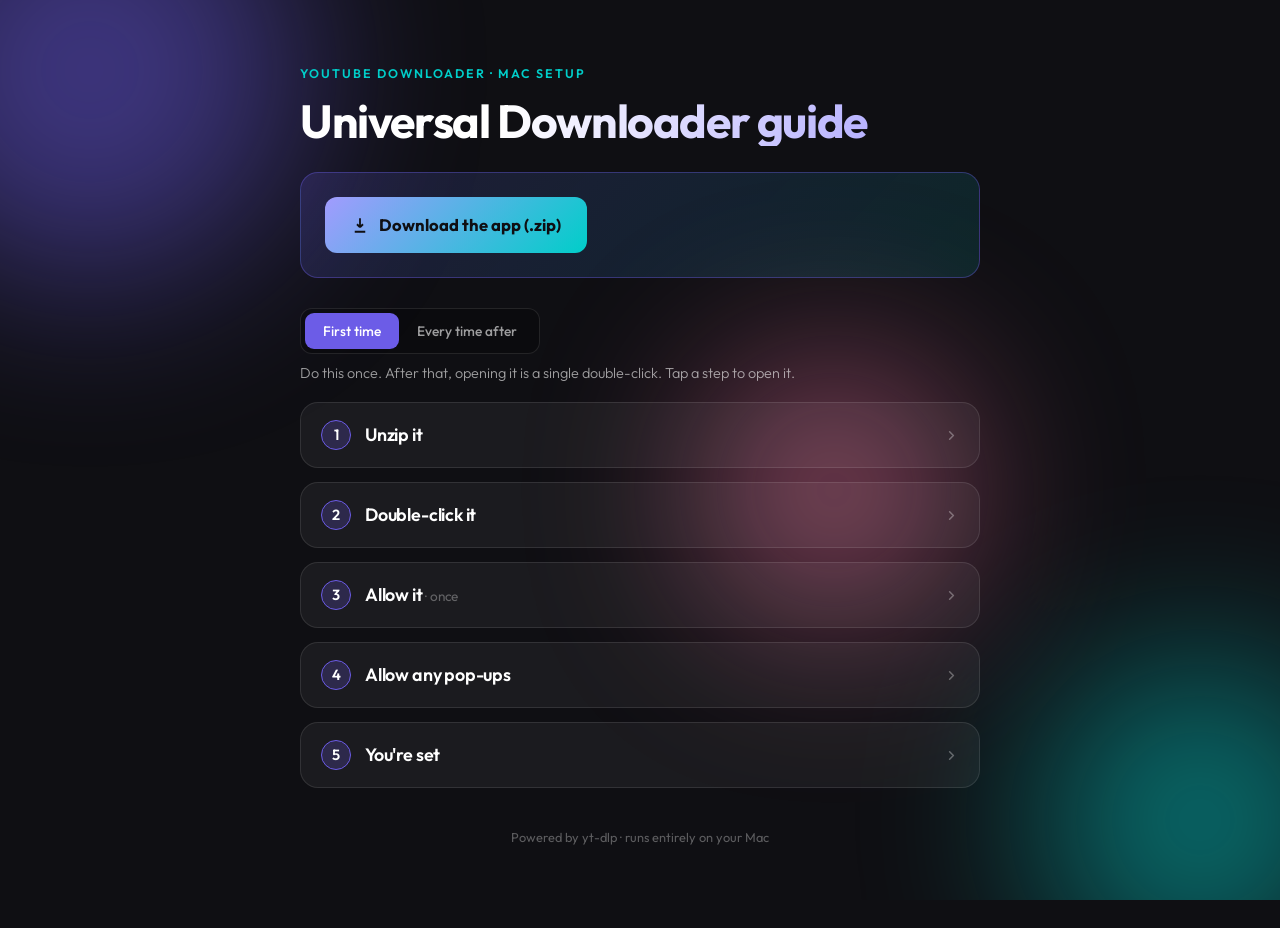
==== commit 5ebcf01e: "Steps collapsed by default; bob hint on step 1; A/B/C sub-steps" ====
--- a/docs/index.html
+++ b/docs/index.html
@@ -63,6 +63,10 @@
     transition:transform .2s ease, box-shadow .2s ease, border-color .2s ease;
   }
   .step:hover{transform:translateY(-3px);box-shadow:0 14px 34px rgba(0,0,0,.32);border-color:rgba(108,92,231,.45)}
+  @keyframes nudge{0%,100%{transform:translateY(0)}50%{transform:translateY(-6px)}}
+  .group .step:first-child{animation:nudge 1.7s ease-in-out infinite}
+  .group .step:first-child:hover,
+  .group .step:first-child[open]{animation:none}
   .step__head{
     list-style:none;cursor:pointer;display:flex;align-items:center;gap:14px;
     padding:17px 20px;user-select:none;-webkit-user-select:none;
@@ -99,7 +103,7 @@
 
   .substeps{margin:16px 0 0;padding:0;list-style:none;counter-reset:s;display:flex;flex-direction:column;gap:20px}
   .substeps>li{counter-increment:s;position:relative;padding-left:36px}
-  .substeps>li::before{content:counter(s);position:absolute;left:0;top:-2px;width:26px;height:26px;border-radius:50%;
+  .substeps>li::before{content:counter(s, upper-alpha);position:absolute;left:0;top:-2px;width:26px;height:26px;border-radius:50%;
      background:rgba(108,92,231,.22);border:1px solid var(--accent);color:#fff;font-size:.82rem;font-weight:600;display:grid;place-items:center}
   .substeps>li p{margin:3px 0 0;color:var(--muted);font-weight:300;font-size:.96rem}
   .substeps>li p b{color:var(--text);font-weight:600}
@@ -138,14 +142,14 @@
       <button id="t-daily" aria-pressed="false" onclick="setPhase('daily')">Every time after</button>
     </div>
   </div>
-  <p class="methodnote" id="methodnote">Do this once. After that, opening it is a single double-click. Tap any step to collapse it.</p>
+  <p class="methodnote" id="methodnote">Do this once. After that, opening it is a single double-click. Tap a step to open it.</p>
 
   <div class="steps">
 
     <!-- ============ FIRST TIME ============ -->
     <div class="group" data-phase="first">
 
-      <details class="step" open>
+      <details class="step">
         <summary class="step__head">
           <span class="dot">1</span>
           <span class="step__title">Unzip it</span>
@@ -163,7 +167,7 @@
         </div>
       </details>
 
-      <details class="step" open>
+      <details class="step">
         <summary class="step__head">
           <span class="dot">2</span>
           <span class="step__title">Double-click it</span>
@@ -178,7 +182,7 @@
         </div>
       </details>
 
-      <details class="step" open>
+      <details class="step">
         <summary class="step__head">
           <span class="dot">3</span>
           <span class="step__title">Allow it <span class="tag">· once</span></span>
@@ -208,7 +212,7 @@
         </div>
       </details>
 
-      <details class="step" open>
+      <details class="step">
         <summary class="step__head">
           <span class="dot">4</span>
           <span class="step__title">Allow any pop-ups</span>
@@ -230,7 +234,7 @@
         </div>
       </details>
 
-      <details class="step" open>
+      <details class="step">
         <summary class="step__head">
           <span class="dot">5</span>
           <span class="step__title">You're set</span>
@@ -246,7 +250,7 @@
     <!-- ============ EVERY TIME ============ -->
     <div class="group" data-phase="daily">
 
-      <details class="step" open>
+      <details class="step">
         <summary class="step__head">
           <span class="dot">✓</span>
           <span class="step__title">Double-click <span class="fname">YouTube Downloader.command</span></span>
@@ -273,7 +277,7 @@
     document.getElementById('t-first').setAttribute('aria-pressed', phase==='first');
     document.getElementById('t-daily').setAttribute('aria-pressed', phase==='daily');
     document.getElementById('methodnote').textContent = phase==='first'
-      ? 'Do this once. After that, opening it is a single double-click. Tap any step to collapse it.'
+      ? 'Do this once. After that, opening it is a single double-click. Tap a step to open it.'
       : 'Every day from now on — nothing else to set up.';
   }
 </script>
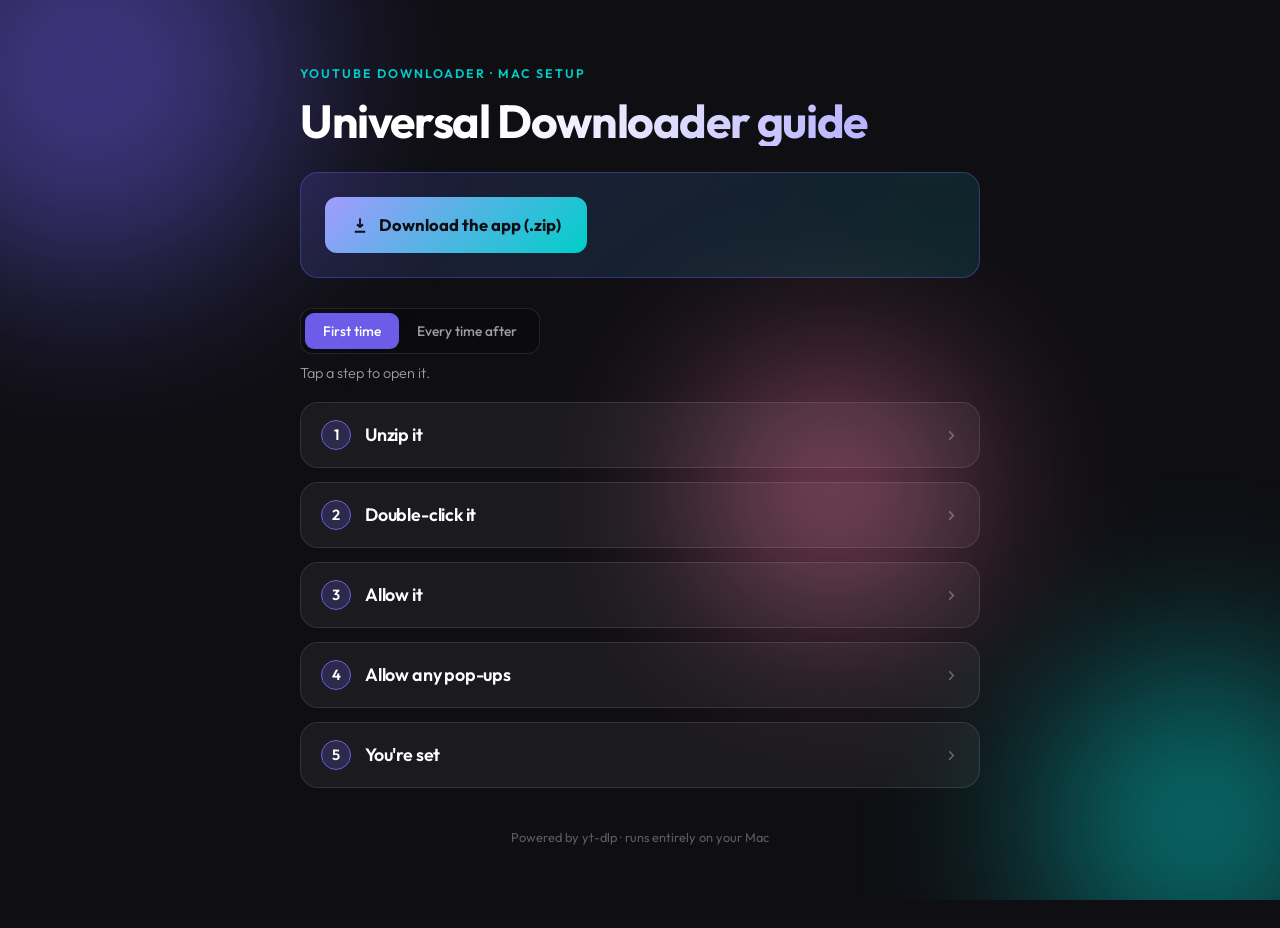
==== commit 1463e1f3: "Bob stops at 20s/click; trim subtitle; drop once; Step 4 images + reworded note" ====
--- a/docs/index.html
+++ b/docs/index.html
@@ -64,9 +64,7 @@
   }
   .step:hover{transform:translateY(-3px);box-shadow:0 14px 34px rgba(0,0,0,.32);border-color:rgba(108,92,231,.45)}
   @keyframes nudge{0%,100%{transform:translateY(0)}50%{transform:translateY(-6px)}}
-  .group .step:first-child{animation:nudge 1.7s ease-in-out infinite}
-  .group .step:first-child:hover,
-  .group .step:first-child[open]{animation:none}
+  body.bobbing .group .step:first-child{animation:nudge 1.7s ease-in-out infinite}
   .step__head{
     list-style:none;cursor:pointer;display:flex;align-items:center;gap:14px;
     padding:17px 20px;user-select:none;-webkit-user-select:none;
@@ -121,7 +119,7 @@
   :focus-visible{outline:2px solid var(--accent2);outline-offset:3px;border-radius:6px}
 </style>
 </head>
-<body data-phase="first">
+<body data-phase="first" class="bobbing">
 <div class="blobs"><div class="blob b1"></div><div class="blob b2"></div><div class="blob b3"></div></div>
 
 <div class="wrap">
@@ -142,7 +140,7 @@
       <button id="t-daily" aria-pressed="false" onclick="setPhase('daily')">Every time after</button>
     </div>
   </div>
-  <p class="methodnote" id="methodnote">Do this once. After that, opening it is a single double-click. Tap a step to open it.</p>
+  <p class="methodnote" id="methodnote">Tap a step to open it.</p>
 
   <div class="steps">
 
@@ -185,7 +183,7 @@
       <details class="step">
         <summary class="step__head">
           <span class="dot">3</span>
-          <span class="step__title">Allow it <span class="tag">· once</span></span>
+          <span class="step__title">Allow it</span>
           <svg class="chev" width="15" height="15" viewBox="0 0 24 24" fill="none" stroke="currentColor" stroke-width="2.5" stroke-linecap="round" stroke-linejoin="round"><path d="M9 6l6 6-6 6"/></svg>
         </summary>
         <div class="step__body">
@@ -223,13 +221,19 @@
           <ol class="substeps">
             <li>
               <p>“Terminal would like to access files in your <b>Downloads</b> folder” → click <span class="macbtn">Allow</span>.</p>
+              <figure class="shot">
+                <img src="instructions/4A.png" alt="Terminal asking for access to the Downloads folder" width="1718" height="1000" loading="lazy">
+              </figure>
             </li>
             <li>
               <p>“The python3 command requires the command line developer tools…” → click <span class="macbtn">Install</span>, then <span class="macbtn">Agree</span> to the license. It keeps going on its own once that finishes — no need to reopen anything.</p>
+              <figure class="shot">
+                <img src="instructions/4B.png" alt="macOS offering to install the command line developer tools" width="1854" height="1046" loading="lazy">
+              </figure>
             </li>
           </ol>
           <div class="note">
-            <b>Don't see any pop-ups?</b> You may already have Python installed — that's fine. If nothing appears, just skip ahead to the next step.
+            <b>Don't see any pop-ups?</b> They can hide behind your browser or other open windows, so check there first. You may also already have Python installed, which is fine. If nothing appears, just skip ahead to the next step.
           </div>
         </div>
       </details>
@@ -277,9 +281,19 @@
     document.getElementById('t-first').setAttribute('aria-pressed', phase==='first');
     document.getElementById('t-daily').setAttribute('aria-pressed', phase==='daily');
     document.getElementById('methodnote').textContent = phase==='first'
-      ? 'Do this once. After that, opening it is a single double-click. Tap a step to open it.'
+      ? 'Tap a step to open it.'
       : 'Every day from now on — nothing else to set up.';
   }
+
+  // Attention bob on step 1: stop permanently after 20s or on the first click anywhere
+  // in the controls; never restarts until the page is reloaded.
+  (function(){
+    function stopBob(){ document.body.classList.remove('bobbing'); }
+    setTimeout(stopBob, 20000);
+    document.querySelectorAll('.step__head, .seg button').forEach(function(el){
+      el.addEventListener('click', stopBob, { once: true });
+    });
+  })();
 </script>
 </body>
 </html>
